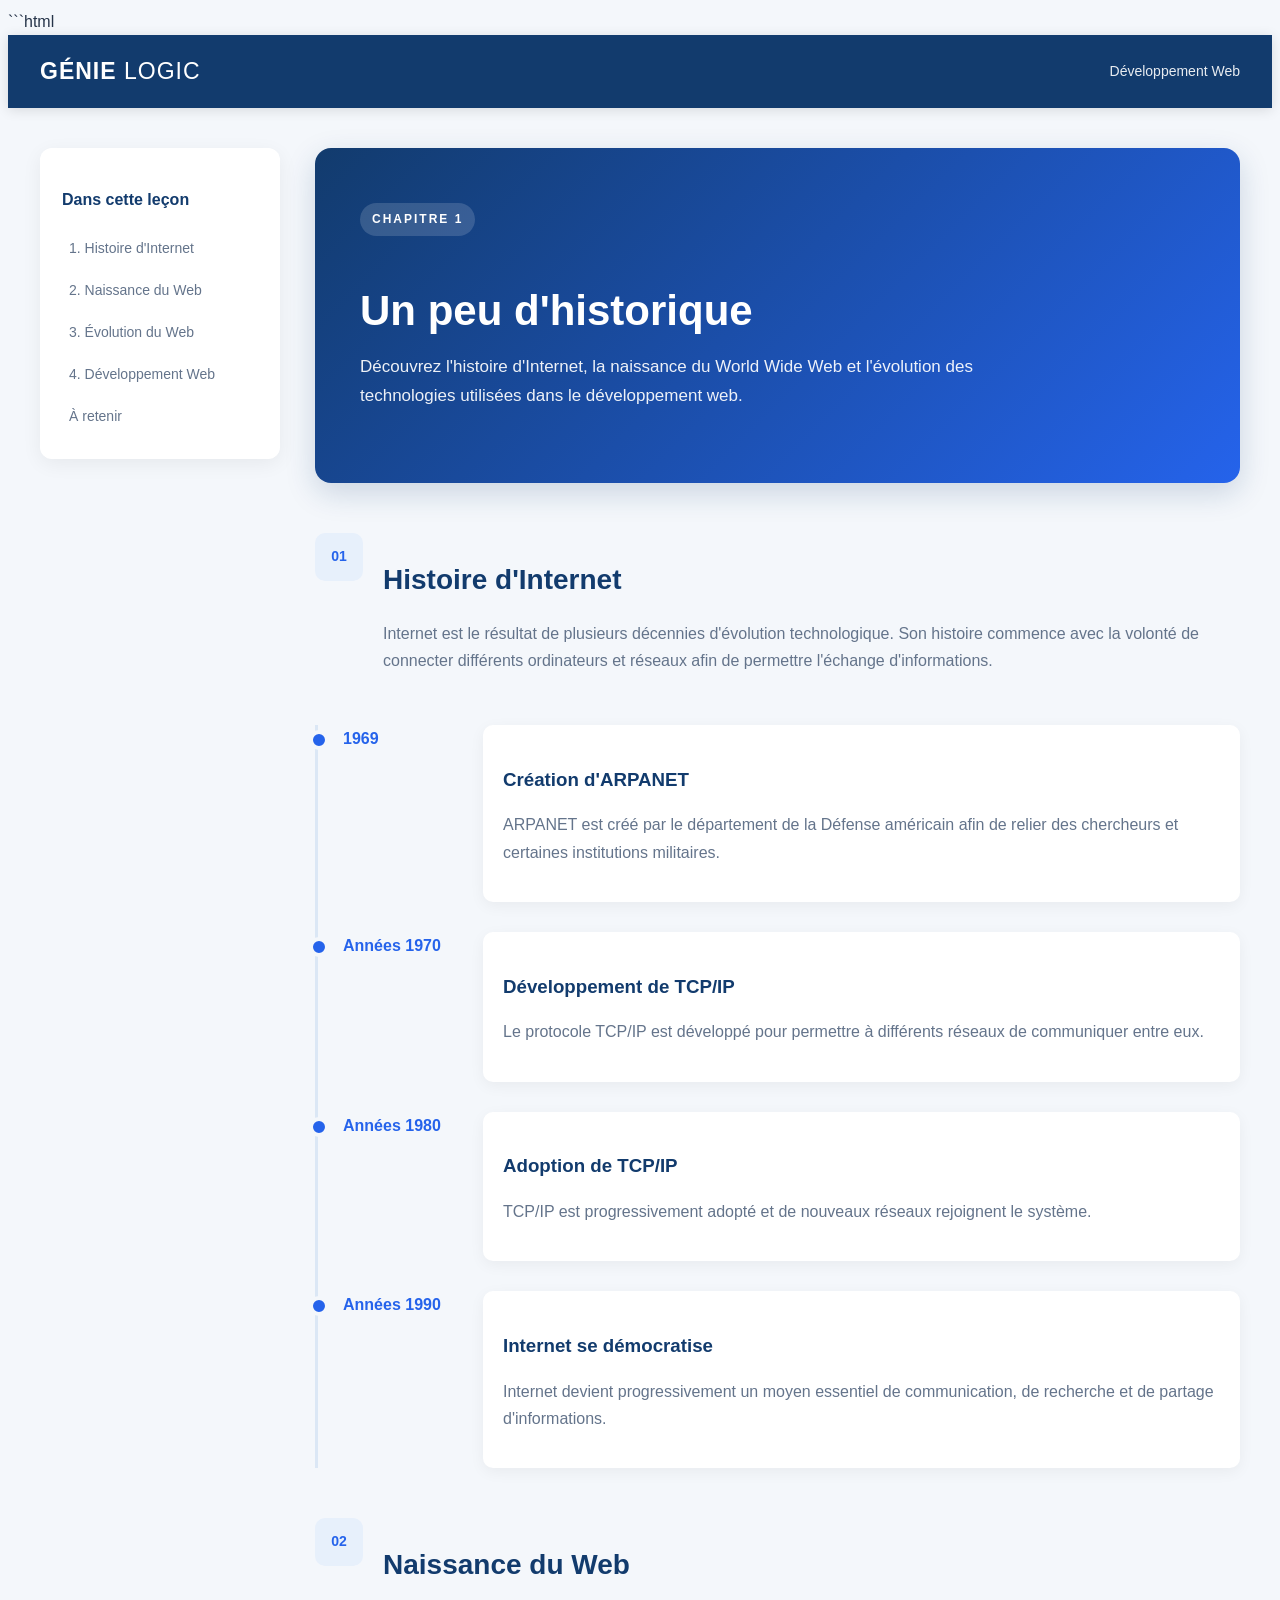
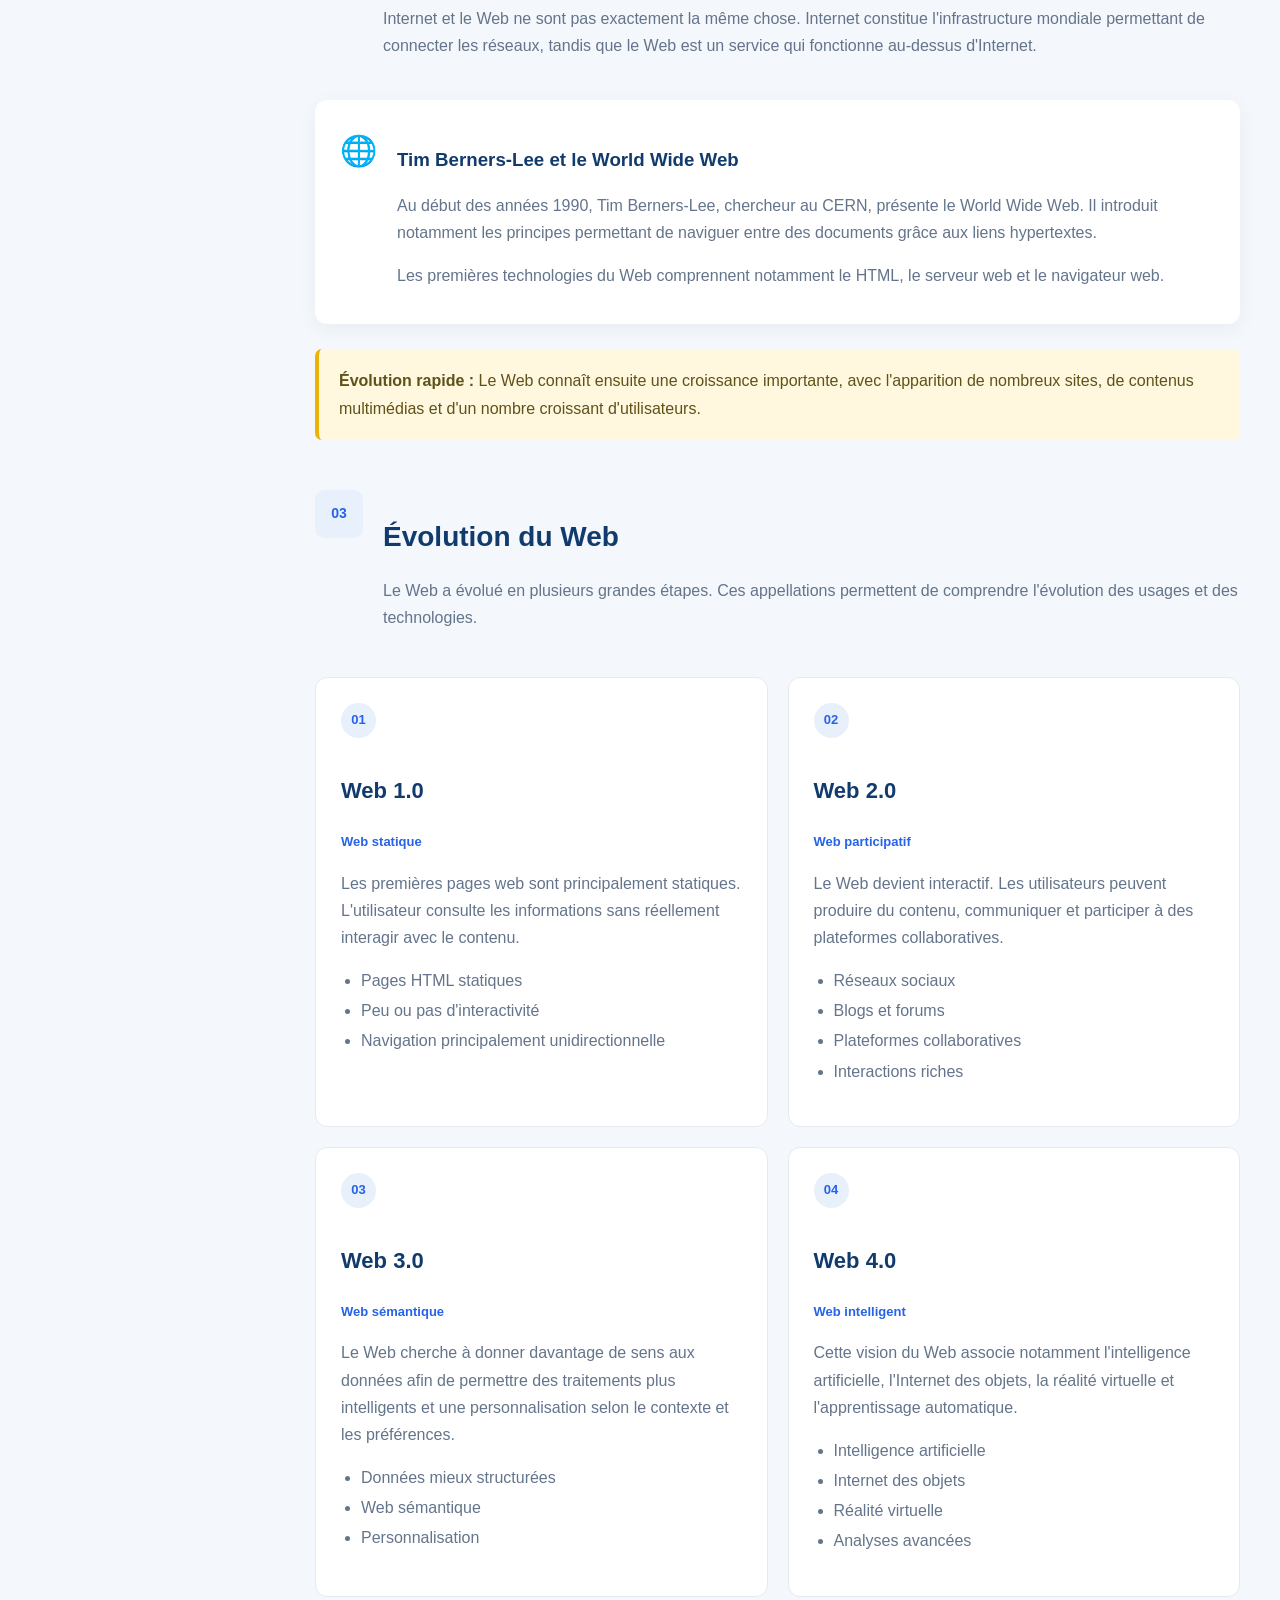
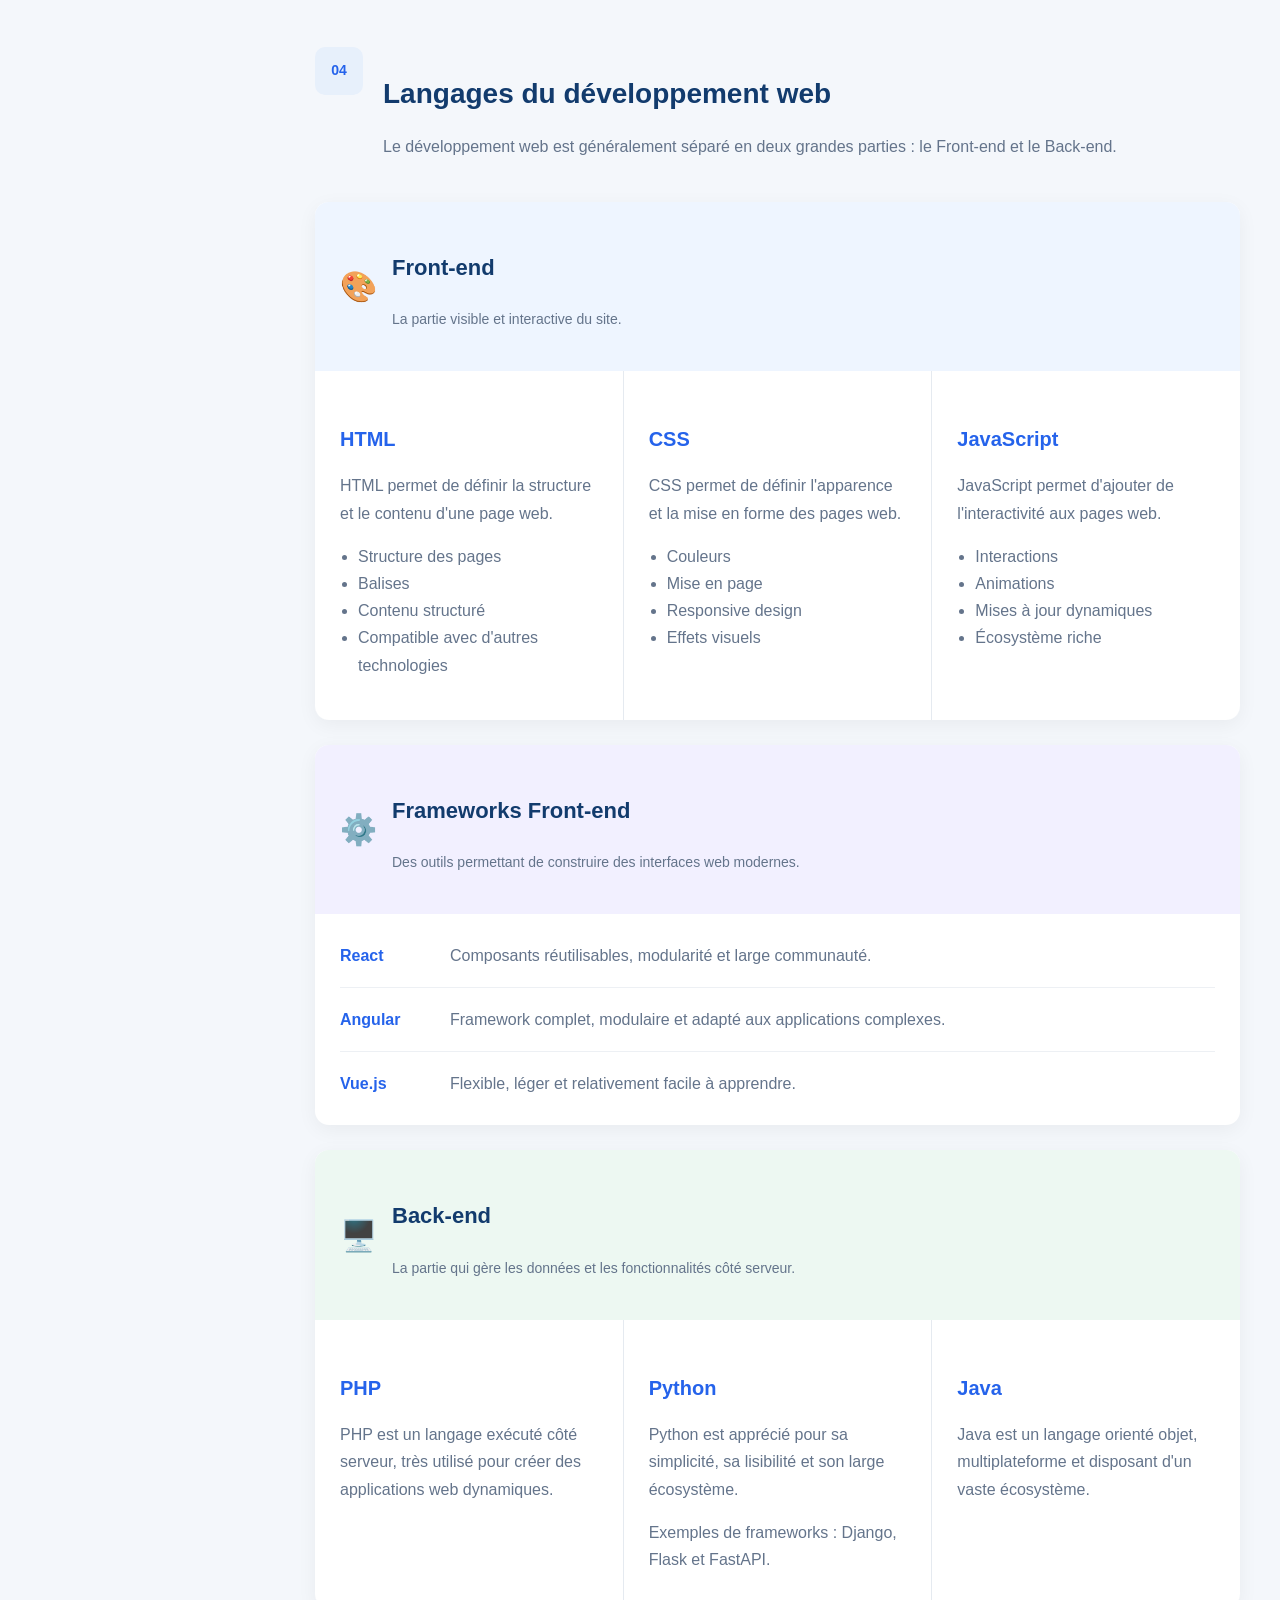
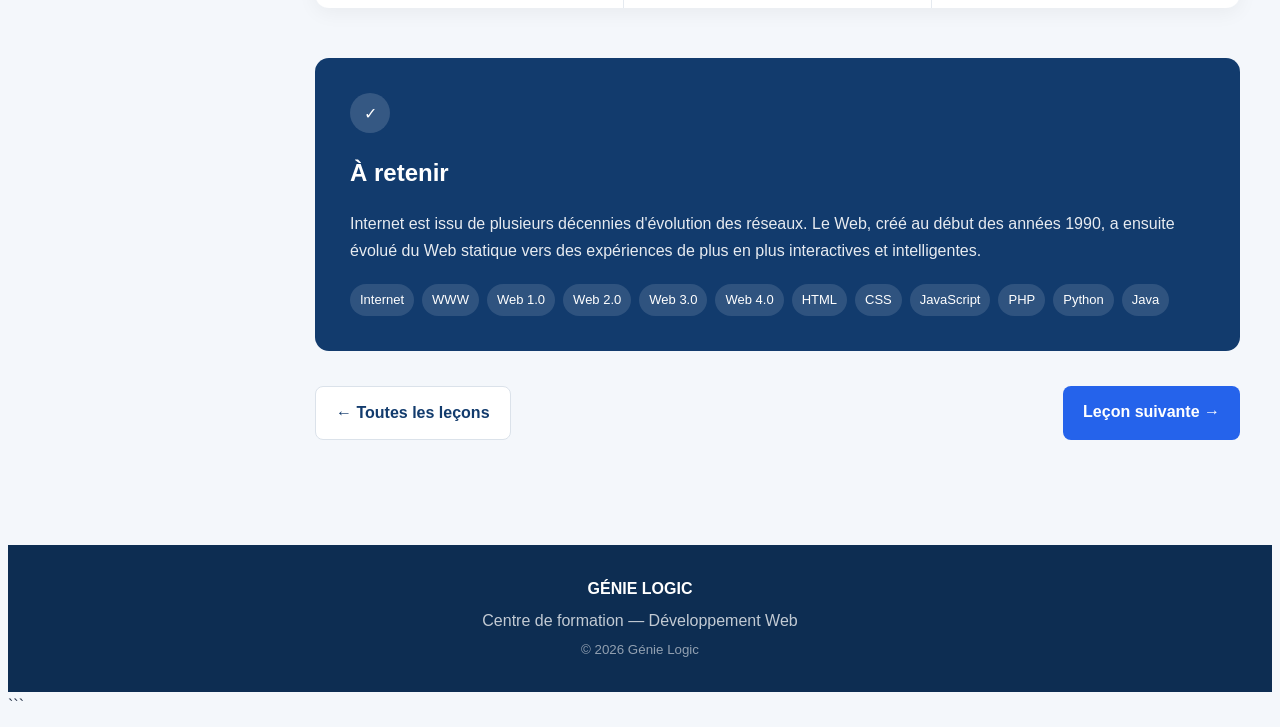
==== lecons/developpement/historique.html @ a74a6aba "14/10/26: relier tout les pages" ====
```html
<!DOCTYPE html>
<html lang="fr">

<head>
    <meta charset="UTF-8">

    <meta name="viewport"
          content="width=device-width, initial-scale=1.0">

    <title>Un peu d'historique | Génie Logic</title>

    <link rel="stylesheet"
          href="../../assets/css/lecon.css">
    <link rel="stylesheet" href="/quiz-local/assets/css/menu.css">
</head>

<body>
    <script src="/quiz-local/assets/js/menu.js" defer></script>

<!-- ================= HEADER ================= -->

<header class="header">

    <div class="header-container">

        <a href="../index.html" class="logo">
            GÉNIE <span>LOGIC</span>
        </a>

        <div class="course-label">
            Développement Web
        </div>

    </div>

</header>


<!-- ================= PAGE ================= -->

<div class="page-container">

    <!-- SIDEBAR -->

    <aside class="sidebar">

        <h3>Dans cette leçon</h3>

        <nav>
            <a href="#internet">1. Histoire d'Internet</a>
            <a href="#web">2. Naissance du Web</a>
            <a href="#evolution">3. Évolution du Web</a>
            <a href="#langages">4. Développement Web</a>
            <a href="#resume">À retenir</a>
        </nav>

    </aside>


    <!-- CONTENU -->

    <main class="content">

        <!-- INTRODUCTION -->

        <section class="hero">

            <span class="chapter">
                CHAPITRE 1
            </span>

            <h1>
                Un peu d'historique
            </h1>

            <p>
                Découvrez l'histoire d'Internet, la naissance
                du World Wide Web et l'évolution des technologies
                utilisées dans le développement web.
            </p>

        </section>


        <!-- 1. INTERNET -->

        <section id="internet" class="lesson-section">

            <div class="section-number">
                01
            </div>

            <div>

                <h2>
                    Histoire d'Internet
                </h2>

                <p>
                    Internet est le résultat de plusieurs décennies
                    d'évolution technologique. Son histoire commence
                    avec la volonté de connecter différents ordinateurs
                    et réseaux afin de permettre l'échange d'informations.
                </p>

            </div>

        </section>


        <!-- TIMELINE -->

        <div class="timeline">

            <div class="timeline-item">

                <div class="year">
                    1969
                </div>

                <div class="timeline-content">

                    <h3>Création d'ARPANET</h3>

                    <p>
                        ARPANET est créé par le département de la
                        Défense américain afin de relier des chercheurs
                        et certaines institutions militaires.
                    </p>

                </div>

            </div>


            <div class="timeline-item">

                <div class="year">
                    Années 1970
                </div>

                <div class="timeline-content">

                    <h3>Développement de TCP/IP</h3>

                    <p>
                        Le protocole TCP/IP est développé pour permettre
                        à différents réseaux de communiquer entre eux.
                    </p>

                </div>

            </div>


            <div class="timeline-item">

                <div class="year">
                    Années 1980
                </div>

                <div class="timeline-content">

                    <h3>Adoption de TCP/IP</h3>

                    <p>
                        TCP/IP est progressivement adopté et de nouveaux
                        réseaux rejoignent le système.
                    </p>

                </div>

            </div>


            <div class="timeline-item">

                <div class="year">
                    Années 1990
                </div>

                <div class="timeline-content">

                    <h3>Internet se démocratise</h3>

                    <p>
                        Internet devient progressivement un moyen
                        essentiel de communication, de recherche
                        et de partage d'informations.
                    </p>

                </div>

            </div>

        </div>


        <!-- 2. WEB -->

        <section id="web" class="lesson-section">

            <div class="section-number">
                02
            </div>

            <div>

                <h2>
                    Naissance du Web
                </h2>

                <p>
                    Internet et le Web ne sont pas exactement la même
                    chose. Internet constitue l'infrastructure mondiale
                    permettant de connecter les réseaux, tandis que le
                    Web est un service qui fonctionne au-dessus d'Internet.
                </p>

            </div>

        </section>


        <div class="info-card">

            <div class="info-icon">
                🌐
            </div>

            <div>

                <h3>Tim Berners-Lee et le World Wide Web</h3>

                <p>
                    Au début des années 1990, Tim Berners-Lee,
                    chercheur au CERN, présente le World Wide Web.
                    Il introduit notamment les principes permettant
                    de naviguer entre des documents grâce aux
                    liens hypertextes.
                </p>

                <p>
                    Les premières technologies du Web comprennent
                    notamment le HTML, le serveur web et le navigateur web.
                </p>

            </div>

        </div>


        <div class="highlight">

            <strong>Évolution rapide :</strong>

            Le Web connaît ensuite une croissance importante,
            avec l'apparition de nombreux sites, de contenus
            multimédias et d'un nombre croissant d'utilisateurs.

        </div>


        <!-- 3. EVOLUTION -->

        <section id="evolution" class="lesson-section">

            <div class="section-number">
                03
            </div>

            <div>

                <h2>
                    Évolution du Web
                </h2>

                <p>
                    Le Web a évolué en plusieurs grandes étapes.
                    Ces appellations permettent de comprendre
                    l'évolution des usages et des technologies.
                </p>

            </div>

        </section>


        <div class="web-generations">

            <!-- WEB 1 -->

            <article class="generation">

                <span class="generation-number">
                    01
                </span>

                <h3>
                    Web 1.0
                </h3>

                <span class="generation-type">
                    Web statique
                </span>

                <p>
                    Les premières pages web sont principalement
                    statiques. L'utilisateur consulte les informations
                    sans réellement interagir avec le contenu.
                </p>

                <ul>
                    <li>Pages HTML statiques</li>
                    <li>Peu ou pas d'interactivité</li>
                    <li>Navigation principalement unidirectionnelle</li>
                </ul>

            </article>


            <!-- WEB 2 -->

            <article class="generation">

                <span class="generation-number">
                    02
                </span>

                <h3>
                    Web 2.0
                </h3>

                <span class="generation-type">
                    Web participatif
                </span>

                <p>
                    Le Web devient interactif. Les utilisateurs
                    peuvent produire du contenu, communiquer et
                    participer à des plateformes collaboratives.
                </p>

                <ul>
                    <li>Réseaux sociaux</li>
                    <li>Blogs et forums</li>
                    <li>Plateformes collaboratives</li>
                    <li>Interactions riches</li>
                </ul>

            </article>


            <!-- WEB 3 -->

            <article class="generation">

                <span class="generation-number">
                    03
                </span>

                <h3>
                    Web 3.0
                </h3>

                <span class="generation-type">
                    Web sémantique
                </span>

                <p>
                    Le Web cherche à donner davantage de sens
                    aux données afin de permettre des traitements
                    plus intelligents et une personnalisation
                    selon le contexte et les préférences.
                </p>

                <ul>
                    <li>Données mieux structurées</li>
                    <li>Web sémantique</li>
                    <li>Personnalisation</li>
                </ul>

            </article>


            <!-- WEB 4 -->

            <article class="generation">

                <span class="generation-number">
                    04
                </span>

                <h3>
                    Web 4.0
                </h3>

                <span class="generation-type">
                    Web intelligent
                </span>

                <p>
                    Cette vision du Web associe notamment
                    l'intelligence artificielle, l'Internet des
                    objets, la réalité virtuelle et l'apprentissage
                    automatique.
                </p>

                <ul>
                    <li>Intelligence artificielle</li>
                    <li>Internet des objets</li>
                    <li>Réalité virtuelle</li>
                    <li>Analyses avancées</li>
                </ul>

            </article>

        </div>


        <!-- 4. LANGAGES -->

        <section id="langages" class="lesson-section">

            <div class="section-number">
                04
            </div>

            <div>

                <h2>
                    Langages du développement web
                </h2>

                <p>
                    Le développement web est généralement séparé
                    en deux grandes parties : le Front-end et le
                    Back-end.
                </p>

            </div>

        </section>


        <!-- FRONT END -->

        <div class="technology-block">

            <div class="technology-header front">

                <span class="tech-icon">
                    🎨
                </span>

                <div>

                    <h3>
                        Front-end
                    </h3>

                    <p>
                        La partie visible et interactive du site.
                    </p>

                </div>

            </div>


            <div class="technology-grid">

                <article class="technology">

                    <h4>HTML</h4>

                    <p>
                        HTML permet de définir la structure
                        et le contenu d'une page web.
                    </p>

                    <ul>
                        <li>Structure des pages</li>
                        <li>Balises</li>
                        <li>Contenu structuré</li>
                        <li>Compatible avec d'autres technologies</li>
                    </ul>

                </article>


                <article class="technology">

                    <h4>CSS</h4>

                    <p>
                        CSS permet de définir l'apparence
                        et la mise en forme des pages web.
                    </p>

                    <ul>
                        <li>Couleurs</li>
                        <li>Mise en page</li>
                        <li>Responsive design</li>
                        <li>Effets visuels</li>
                    </ul>

                </article>


                <article class="technology">

                    <h4>JavaScript</h4>

                    <p>
                        JavaScript permet d'ajouter de
                        l'interactivité aux pages web.
                    </p>

                    <ul>
                        <li>Interactions</li>
                        <li>Animations</li>
                        <li>Mises à jour dynamiques</li>
                        <li>Écosystème riche</li>
                    </ul>

                </article>

            </div>

        </div>


        <!-- FRAMEWORKS -->

        <div class="technology-block">

            <div class="technology-header framework">

                <span class="tech-icon">
                    ⚙️
                </span>

                <div>

                    <h3>
                        Frameworks Front-end
                    </h3>

                    <p>
                        Des outils permettant de construire
                        des interfaces web modernes.
                    </p>

                </div>

            </div>


            <div class="framework-list">

                <div>
                    <strong>React</strong>
                    <span>
                        Composants réutilisables, modularité
                        et large communauté.
                    </span>
                </div>

                <div>
                    <strong>Angular</strong>
                    <span>
                        Framework complet, modulaire et adapté
                        aux applications complexes.
                    </span>
                </div>

                <div>
                    <strong>Vue.js</strong>
                    <span>
                        Flexible, léger et relativement facile
                        à apprendre.
                    </span>
                </div>

            </div>

        </div>


        <!-- BACK END -->

        <div class="technology-block">

            <div class="technology-header backend">

                <span class="tech-icon">
                    🖥️
                </span>

                <div>

                    <h3>
                        Back-end
                    </h3>

                    <p>
                        La partie qui gère les données et
                        les fonctionnalités côté serveur.
                    </p>

                </div>

            </div>


            <div class="technology-grid">

                <article class="technology">

                    <h4>PHP</h4>

                    <p>
                        PHP est un langage exécuté côté serveur,
                        très utilisé pour créer des applications
                        web dynamiques.
                    </p>

                </article>


                <article class="technology">

                    <h4>Python</h4>

                    <p>
                        Python est apprécié pour sa simplicité,
                        sa lisibilité et son large écosystème.
                    </p>

                    <p>
                        Exemples de frameworks :
                        Django, Flask et FastAPI.
                    </p>

                </article>


                <article class="technology">

                    <h4>Java</h4>

                    <p>
                        Java est un langage orienté objet,
                        multiplateforme et disposant d'un vaste
                        écosystème.
                    </p>

                </article>

            </div>

        </div>


        <!-- RESUME -->

        <section id="resume" class="summary">

            <div class="summary-icon">
                ✓
            </div>

            <h2>
                À retenir
            </h2>

            <p>
                Internet est issu de plusieurs décennies
                d'évolution des réseaux. Le Web, créé au début
                des années 1990, a ensuite évolué du Web statique
                vers des expériences de plus en plus interactives
                et intelligentes.
            </p>

            <div class="key-points">

                <span>Internet</span>
                <span>WWW</span>
                <span>Web 1.0</span>
                <span>Web 2.0</span>
                <span>Web 3.0</span>
                <span>Web 4.0</span>
                <span>HTML</span>
                <span>CSS</span>
                <span>JavaScript</span>
                <span>PHP</span>
                <span>Python</span>
                <span>Java</span>

            </div>

        </section>


        <!-- NAVIGATION -->

        <div class="lesson-navigation">

            <a href="../index.html" class="nav-button secondary">
                ← Toutes les leçons
            </a>

            <a href="#" class="nav-button primary">
                Leçon suivante →
            </a>

        </div>

    </main>

</div>


<!-- FOOTER -->

<footer class="footer">

    <strong>GÉNIE LOGIC</strong>

    <p>
        Centre de formation — Développement Web
    </p>

    <small>
        © 2026 Génie Logic
    </small>

</footer>

</body>
</html>
```
---- assets/css/lecon.css ----
```css
/* =========================================
   GÉNIE LOGIC — LEÇONS
   ========================================= */

* {
    margin: 0;
    padding: 0;
    box-sizing: border-box;
}

html {
    scroll-behavior: smooth;
}

body {
    font-family: Arial, Helvetica, sans-serif;
    background: #f4f7fb;
    color: #263449;
    line-height: 1.7;
}


/* =========================================
   HEADER
   ========================================= */

.header {
    background: #123b6d;
    color: white;
    position: sticky;
    top: 0;
    z-index: 100;
    box-shadow: 0 2px 12px rgba(0, 0, 0, 0.12);
}

.header-container {
    max-width: 1200px;
    margin: auto;
    padding: 17px 25px;

    display: flex;
    justify-content: space-between;
    align-items: center;
}

.logo {
    color: white;
    text-decoration: none;
    font-size: 23px;
    font-weight: bold;
    letter-spacing: 1px;
}

.logo span {
    font-weight: normal;
}

.course-label {
    font-size: 14px;
    opacity: 0.9;
}


/* =========================================
   LAYOUT
   ========================================= */

.page-container {
    max-width: 1200px;
    margin: auto;

    display: grid;
    grid-template-columns: 240px 1fr;
    gap: 35px;

    padding: 40px 25px;
}


/* =========================================
   SIDEBAR
   ========================================= */

.sidebar {
    position: sticky;
    top: 90px;
    height: fit-content;

    background: white;
    border-radius: 12px;
    padding: 22px;

    box-shadow: 0 5px 20px rgba(0, 0, 0, 0.06);
}

.sidebar h3 {
    color: #123b6d;
    font-size: 16px;
    margin-bottom: 15px;
}

.sidebar nav {
    display: flex;
    flex-direction: column;
}

.sidebar a {
    color: #64748b;
    text-decoration: none;
    padding: 9px 5px;

    font-size: 14px;

    border-left: 2px solid transparent;

    transition: 0.2s;
}

.sidebar a:hover {
    color: #2563eb;
    border-left-color: #2563eb;
    padding-left: 10px;
}


/* =========================================
   CONTENU
   ========================================= */

.content {
    min-width: 0;
}


/* =========================================
   HERO
   ========================================= */

.hero {
    background: linear-gradient(
        135deg,
        #123b6d,
        #2563eb
    );

    color: white;

    padding: 55px 45px;

    border-radius: 16px;

    margin-bottom: 45px;

    box-shadow: 0 10px 30px rgba(18, 59, 109, 0.18);
}

.chapter {
    display: inline-block;

    font-size: 12px;
    font-weight: bold;
    letter-spacing: 2px;

    background: rgba(255, 255, 255, 0.15);

    padding: 6px 12px;

    border-radius: 20px;

    margin-bottom: 15px;
}

.hero h1 {
    font-size: 42px;
    line-height: 1.2;
    margin-bottom: 15px;
}

.hero p {
    max-width: 700px;
    font-size: 17px;
    opacity: 0.92;
}


/* =========================================
   SECTIONS
   ========================================= */

.lesson-section {
    display: flex;
    gap: 20px;

    margin: 50px 0 25px;
}

.section-number {
    flex-shrink: 0;

    width: 48px;
    height: 48px;

    display: flex;
    justify-content: center;
    align-items: center;

    background: #e7f0fb;
    color: #2563eb;

    border-radius: 10px;

    font-weight: bold;
    font-size: 14px;
}

.lesson-section h2 {
    color: #123b6d;
    font-size: 28px;
    margin-bottom: 8px;
}

.lesson-section p {
    color: #64748b;
}


/* =========================================
   TIMELINE
   ========================================= */

.timeline {
    margin: 35px 0 45px;
    padding-left: 25px;

    border-left: 3px solid #dbe7f5;
}

.timeline-item {
    position: relative;

    display: grid;
    grid-template-columns: 120px 1fr;
    gap: 20px;

    margin-bottom: 30px;
}

.timeline-item::before {
    content: "";

    position: absolute;

    left: -34px;
    top: 5px;

    width: 12px;
    height: 12px;

    background: #2563eb;

    border-radius: 50%;

    border: 4px solid #f4f7fb;
}

.year {
    color: #2563eb;
    font-weight: bold;
}

.timeline-content {
    background: white;

    padding: 20px;

    border-radius: 10px;

    box-shadow: 0 4px 15px rgba(0, 0, 0, 0.05);
}

.timeline-content h3 {
    color: #123b6d;
    margin-bottom: 5px;
}

.timeline-content p {
    color: #64748b;
}


/* =========================================
   INFO CARD
   ========================================= */

.info-card {
    display: flex;
    gap: 20px;

    background: white;

    padding: 25px;

    border-radius: 12px;

    box-shadow: 0 5px 20px rgba(0, 0, 0, 0.05);

    margin: 25px 0;
}

.info-icon {
    font-size: 30px;
    flex-shrink: 0;
}

.info-card h3 {
    color: #123b6d;
    margin-bottom: 8px;
}

.info-card p {
    color: #64748b;
    margin-bottom: 10px;
}

.highlight {
    background: #fff8df;

    border-left: 4px solid #eab308;

    padding: 18px 20px;

    border-radius: 7px;

    margin: 25px 0;

    color: #5f5118;
}


/* =========================================
   WEB 1.0 → WEB 4.0
   ========================================= */

.web-generations {
    display: grid;

    grid-template-columns: repeat(2, 1fr);

    gap: 20px;

    margin: 30px 0 45px;
}

.generation {
    background: white;

    padding: 25px;

    border-radius: 12px;

    border: 1px solid #e5eaf0;

    transition: 0.2s;
}

.generation:hover {
    transform: translateY(-3px);

    box-shadow: 0 8px 25px rgba(0, 0, 0, 0.08);
}

.generation-number {
    display: inline-flex;

    width: 35px;
    height: 35px;

    justify-content: center;
    align-items: center;

    background: #e7f0fb;
    color: #2563eb;

    border-radius: 50%;

    font-size: 13px;
    font-weight: bold;

    margin-bottom: 12px;
}

.generation h3 {
    color: #123b6d;
    font-size: 22px;
}

.generation-type {
    display: block;

    color: #2563eb;

    font-size: 13px;
    font-weight: bold;

    margin: 3px 0 12px;
}

.generation p {
    color: #64748b;
    margin-bottom: 12px;
}

.generation ul {
    padding-left: 20px;
    color: #64748b;
}

.generation li {
    margin: 3px 0;
}


/* =========================================
   TECHNOLOGIES
   ========================================= */

.technology-block {
    background: white;

    border-radius: 14px;

    margin: 25px 0;

    overflow: hidden;

    box-shadow: 0 5px 20px rgba(0, 0, 0, 0.05);
}

.technology-header {
    display: flex;
    align-items: center;

    gap: 15px;

    padding: 25px;
}

.technology-header.front {
    background: #eef5ff;
}

.technology-header.framework {
    background: #f2f0ff;
}

.technology-header.backend {
    background: #edf8f2;
}

.tech-icon {
    font-size: 30px;
}

.technology-header h3 {
    color: #123b6d;
    font-size: 22px;
}

.technology-header p {
    color: #64748b;
    font-size: 14px;
}

.technology-grid {
    display: grid;

    grid-template-columns: repeat(3, 1fr);

    gap: 1px;

    background: #e5eaf0;
}

.technology {
    background: white;

    padding: 25px;
}

.technology h4 {
    color: #2563eb;
    font-size: 20px;

    margin-bottom: 8px;
}

.technology p {
    color: #64748b;

    margin-bottom: 10px;
}

.technology ul {
    padding-left: 18px;
    color: #64748b;
}


/* =========================================
   FRAMEWORKS
   ========================================= */

.framework-list {
    padding: 10px 25px;
}

.framework-list div {
    padding: 18px 0;

    border-bottom: 1px solid #edf0f4;

    display: flex;
    gap: 20px;
}

.framework-list div:last-child {
    border-bottom: none;
}

.framework-list strong {
    color: #2563eb;
    min-width: 90px;
}

.framework-list span {
    color: #64748b;
}


/* =========================================
   RÉSUMÉ
   ========================================= */

.summary {
    background: #123b6d;

    color: white;

    padding: 35px;

    border-radius: 14px;

    margin-top: 50px;
}

.summary-icon {
    width: 40px;
    height: 40px;

    display: flex;
    justify-content: center;
    align-items: center;

    background: rgba(255, 255, 255, 0.15);

    border-radius: 50%;

    margin-bottom: 15px;
}

.summary h2 {
    margin-bottom: 10px;
}

.summary p {
    opacity: 0.9;
}

.key-points {
    display: flex;
    flex-wrap: wrap;

    gap: 8px;

    margin-top: 20px;
}

.key-points span {
    background: rgba(255, 255, 255, 0.12);

    padding: 5px 10px;

    border-radius: 20px;

    font-size: 13px;
}


/* =========================================
   NAVIGATION
   ========================================= */

.lesson-navigation {
    display: flex;

    justify-content: space-between;

    gap: 15px;

    margin: 35px 0;
}

.nav-button {
    text-decoration: none;

    padding: 12px 20px;

    border-radius: 8px;

    font-weight: bold;

    transition: 0.2s;
}

.nav-button.primary {
    background: #2563eb;
    color: white;
}

.nav-button.secondary {
    background: white;
    color: #123b6d;

    border: 1px solid #dbe2ea;
}

.nav-button:hover {
    transform: translateY(-1px);
}


/* =========================================
   FOOTER
   ========================================= */

.footer {
    text-align: center;

    background: #0d2d52;

    color: white;

    padding: 30px 20px;

    margin-top: 30px;
}

.footer p {
    opacity: 0.75;
    margin: 5px 0;
}

.footer small {
    opacity: 0.55;
}


/* =========================================
   RESPONSIVE
   ========================================= */

@media (max-width: 900px) {

    .page-container {
        grid-template-columns: 1fr;
    }

    .sidebar {
        position: static;
    }

    .sidebar nav {
        display: grid;
        grid-template-columns: repeat(2, 1fr);
        gap: 5px;
    }

    .technology-grid {
        grid-template-columns: 1fr;
    }
}


@media (max-width: 650px) {

    .header-container {
        padding: 15px;
    }

    .course-label {
        display: none;
    }

    .page-container {
        padding: 20px 15px;
    }

    .hero {
        padding: 35px 25px;
    }

    .hero h1 {
        font-size: 30px;
    }

    .sidebar nav {
        grid-template-columns: 1fr;
    }

    .timeline-item {
        grid-template-columns: 1fr;
        gap: 5px;
    }

    .web-generations {
        grid-template-columns: 1fr;
    }

    .lesson-section {
        gap: 12px;
    }

    .lesson-section h2 {
        font-size: 23px;
    }

    .info-card {
        flex-direction: column;
    }

    .framework-list div {
        flex-direction: column;
        gap: 5px;
    }

    .lesson-navigation {
        flex-direction: column;
    }

    .nav-button {
        text-align: center;
    }

}
```
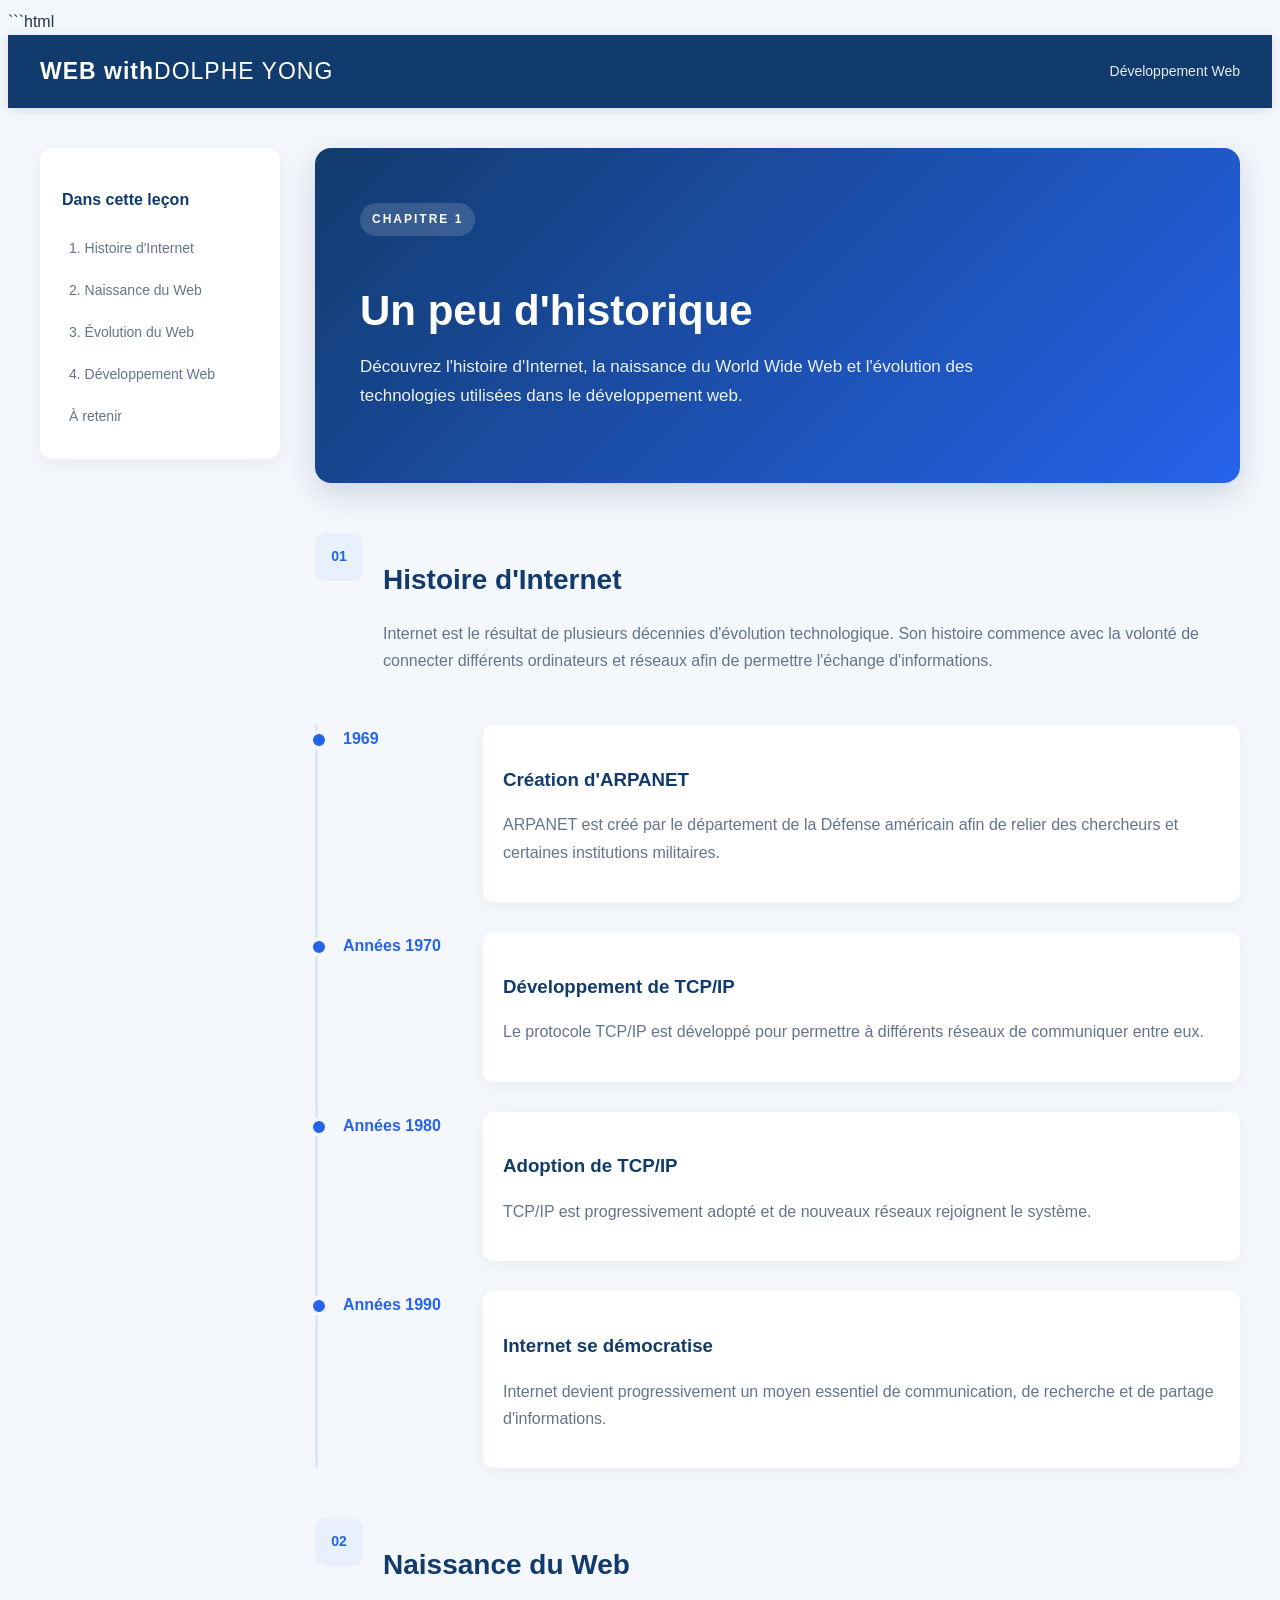
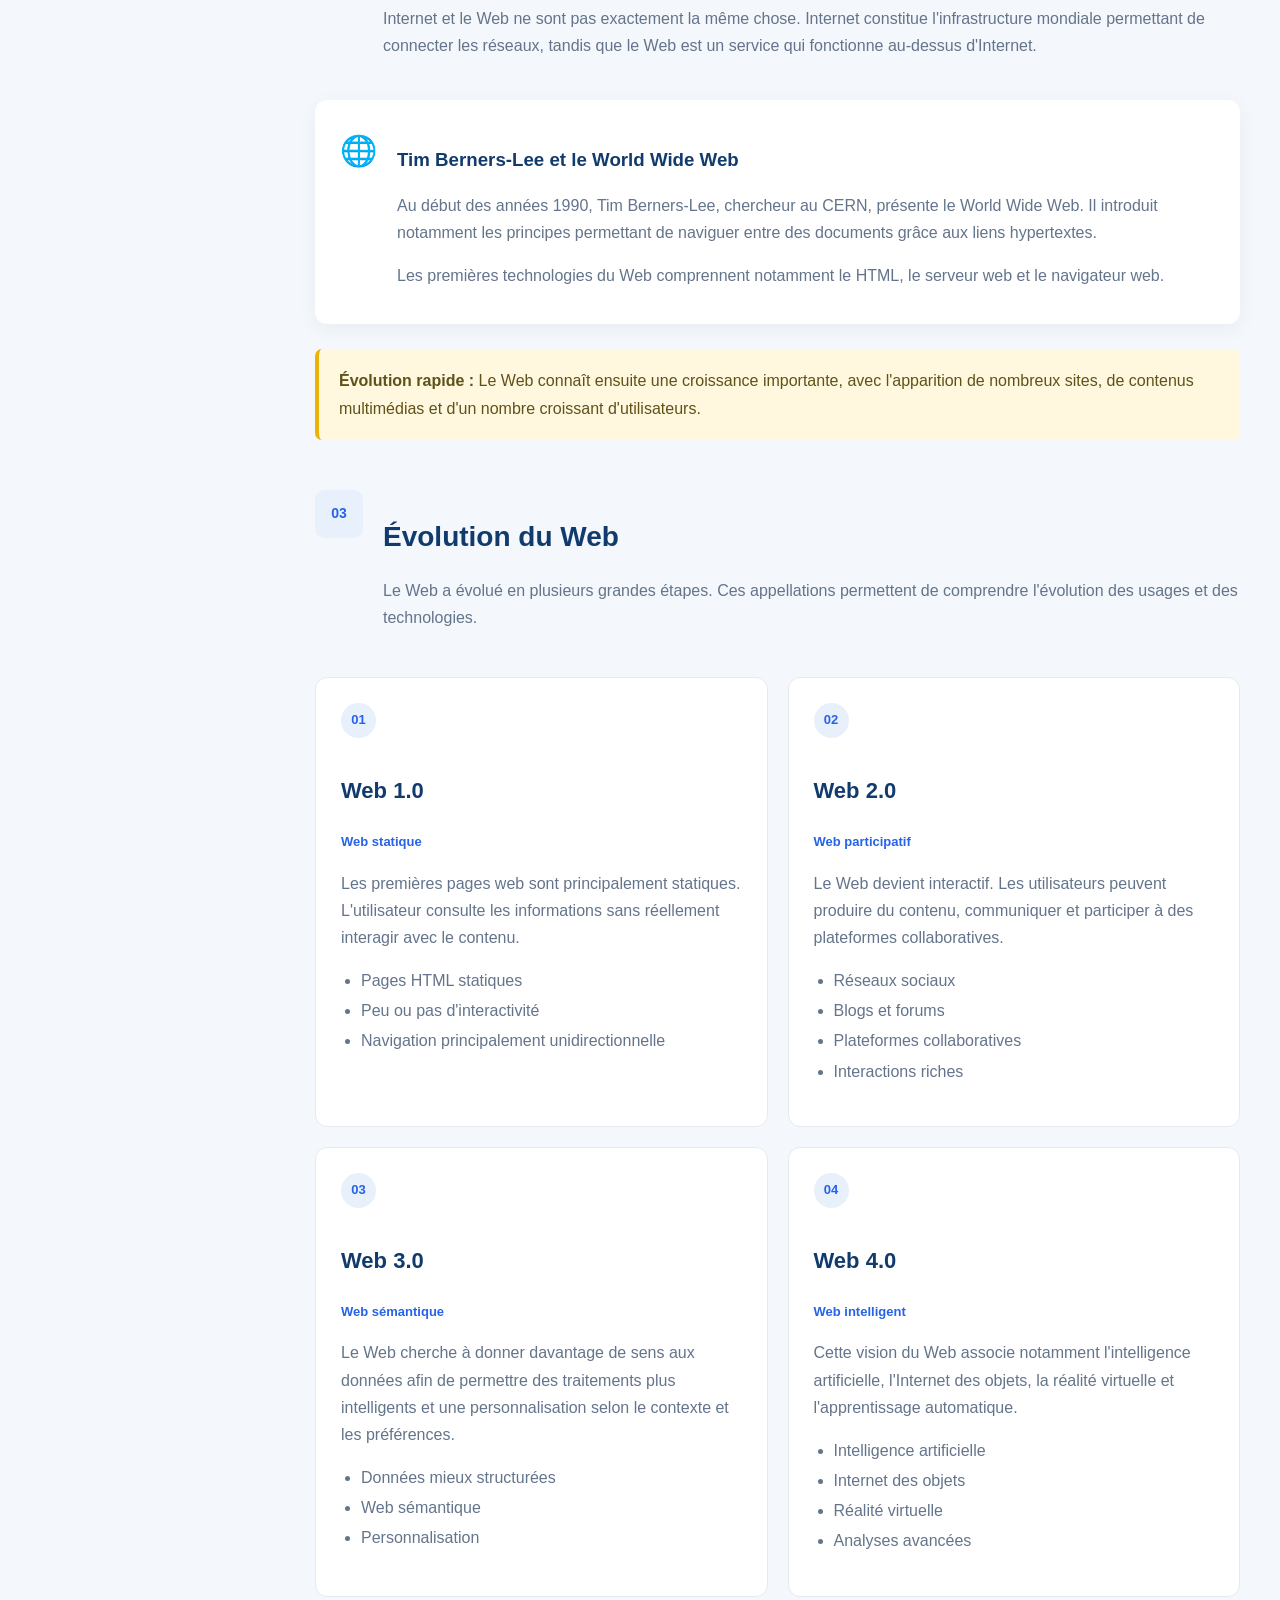
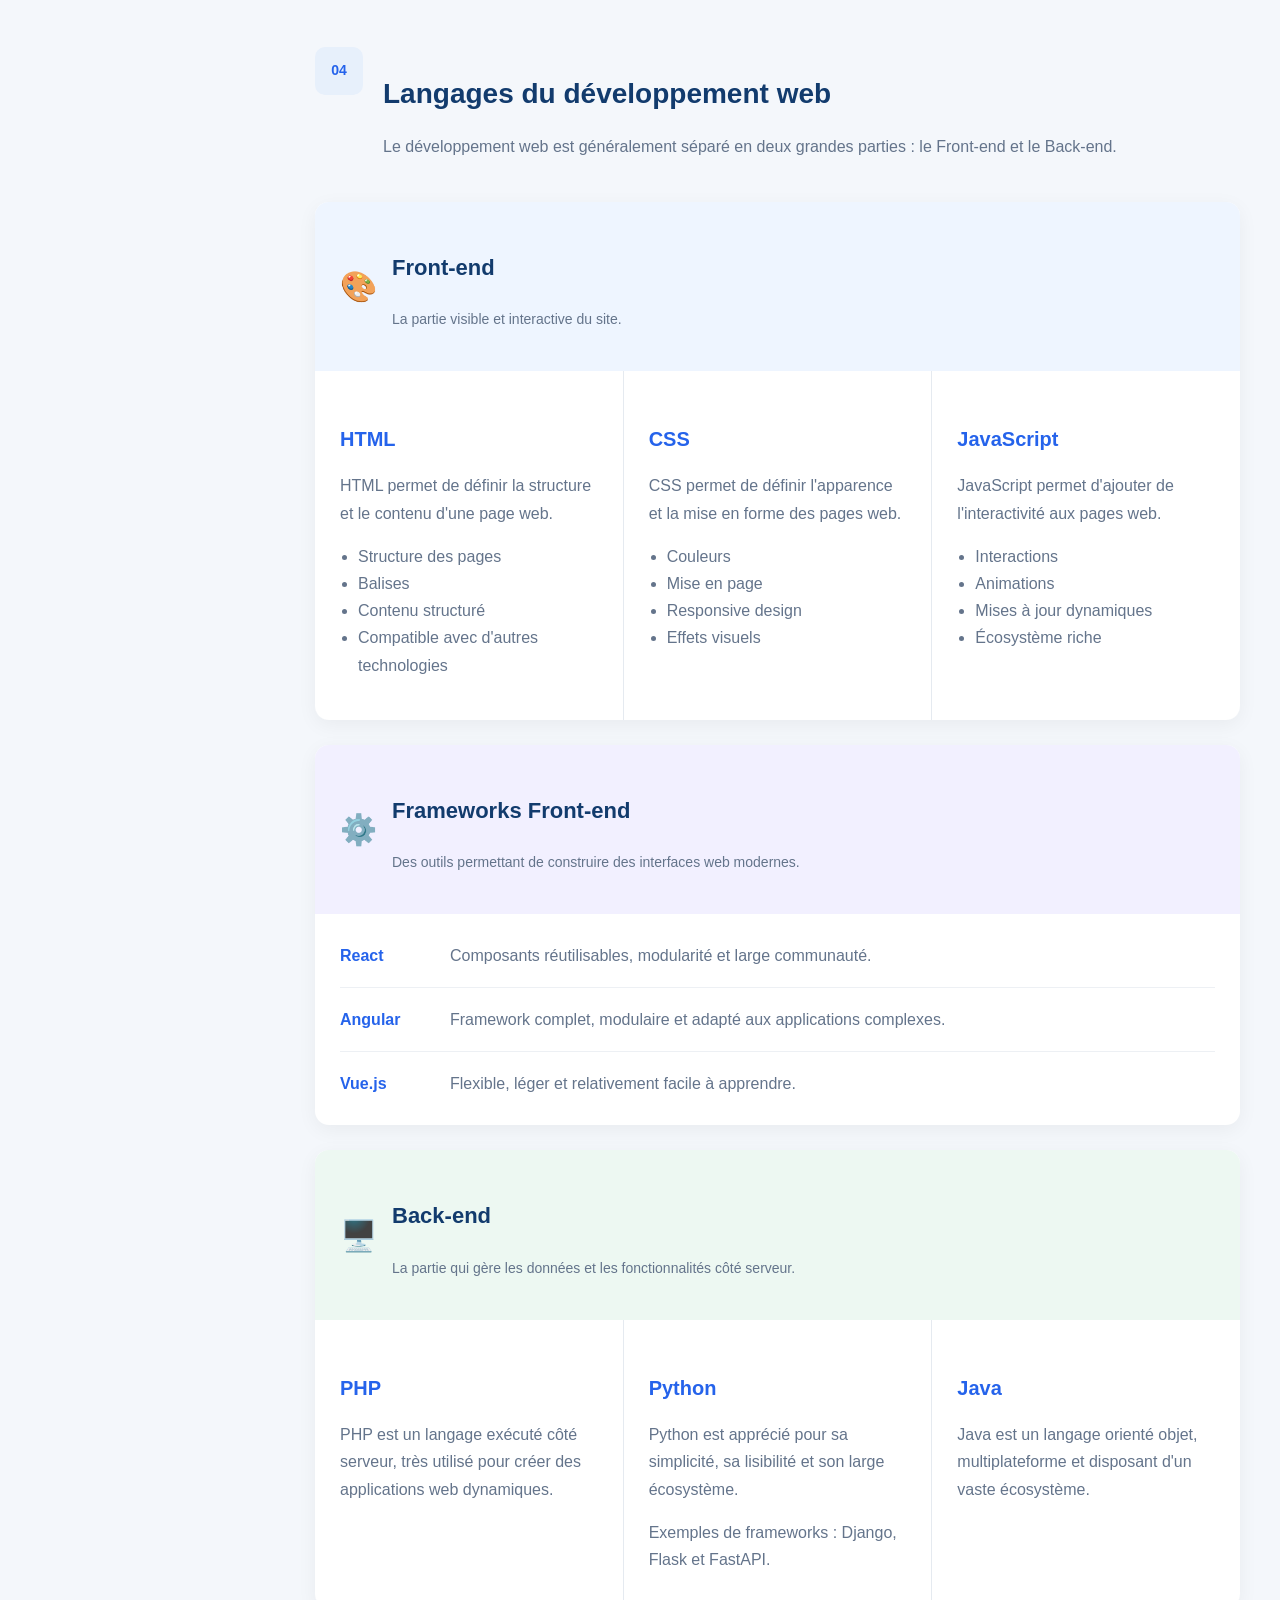
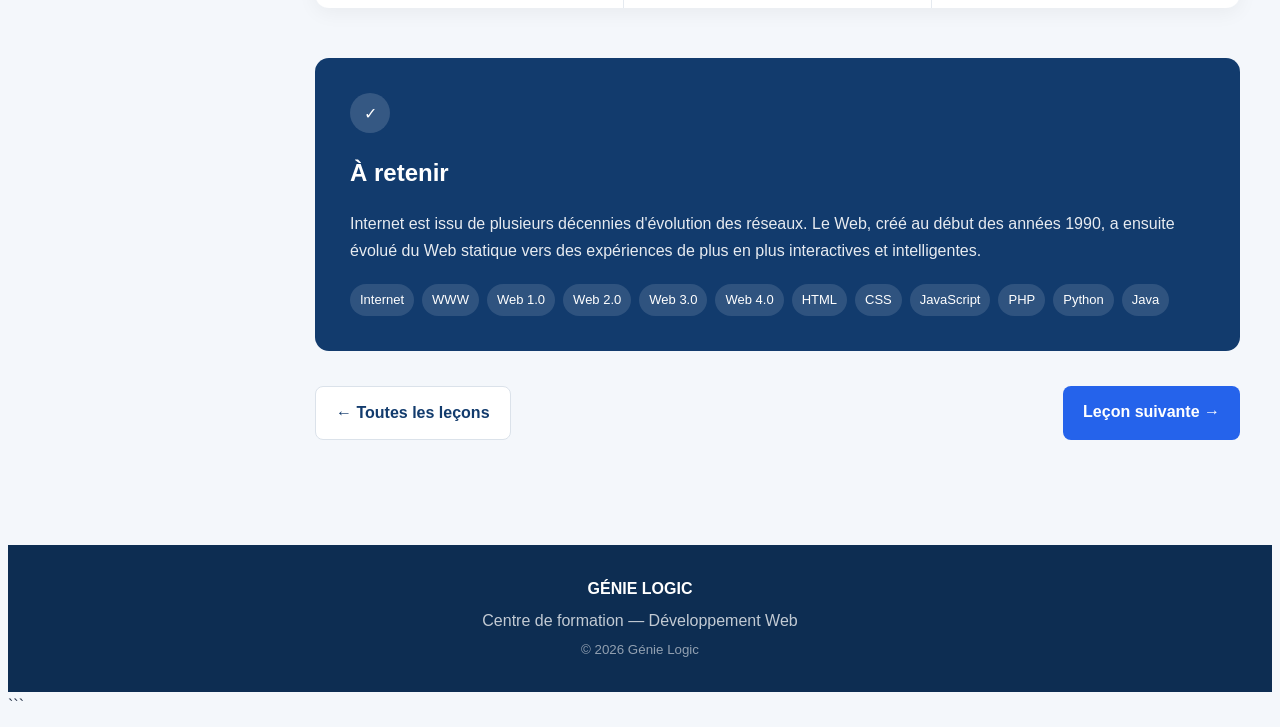
==== commit 6e783178: "Change de menu et inseré leçon css,js" ====
--- a/lecons/developpement/historique.html
+++ b/lecons/developpement/historique.html
@@ -25,7 +25,7 @@
     <div class="header-container">
 
         <a href="../index.html" class="logo">
-            GÉNIE <span>LOGIC</span>
+            WEB with<span>DOLPHE YONG</span>
         </a>
 
         <div class="course-label">
@@ -712,7 +712,7 @@
                 ← Toutes les leçons
             </a>
 
-            <a href="#" class="nav-button primary">
+            <a href="lecon-javascript.html" class="nav-button primary">
                 Leçon suivante →
             </a>
 
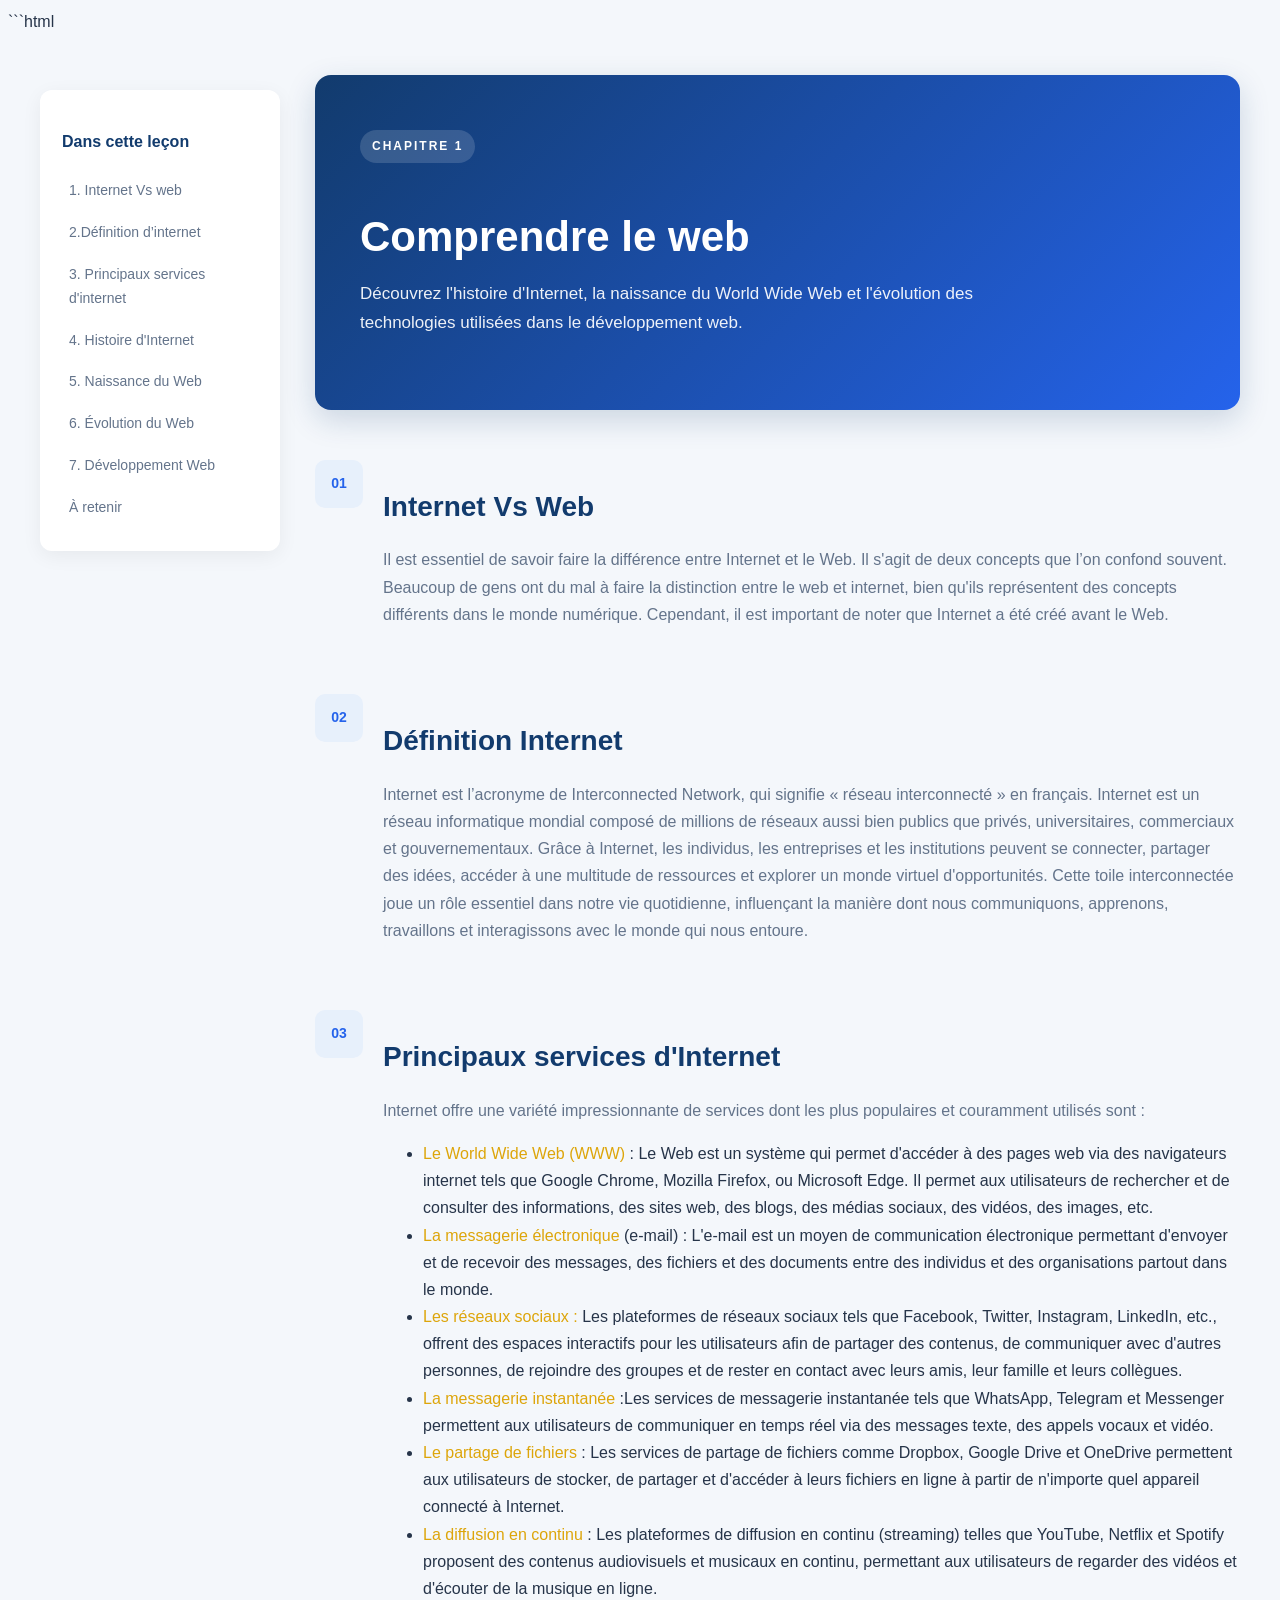
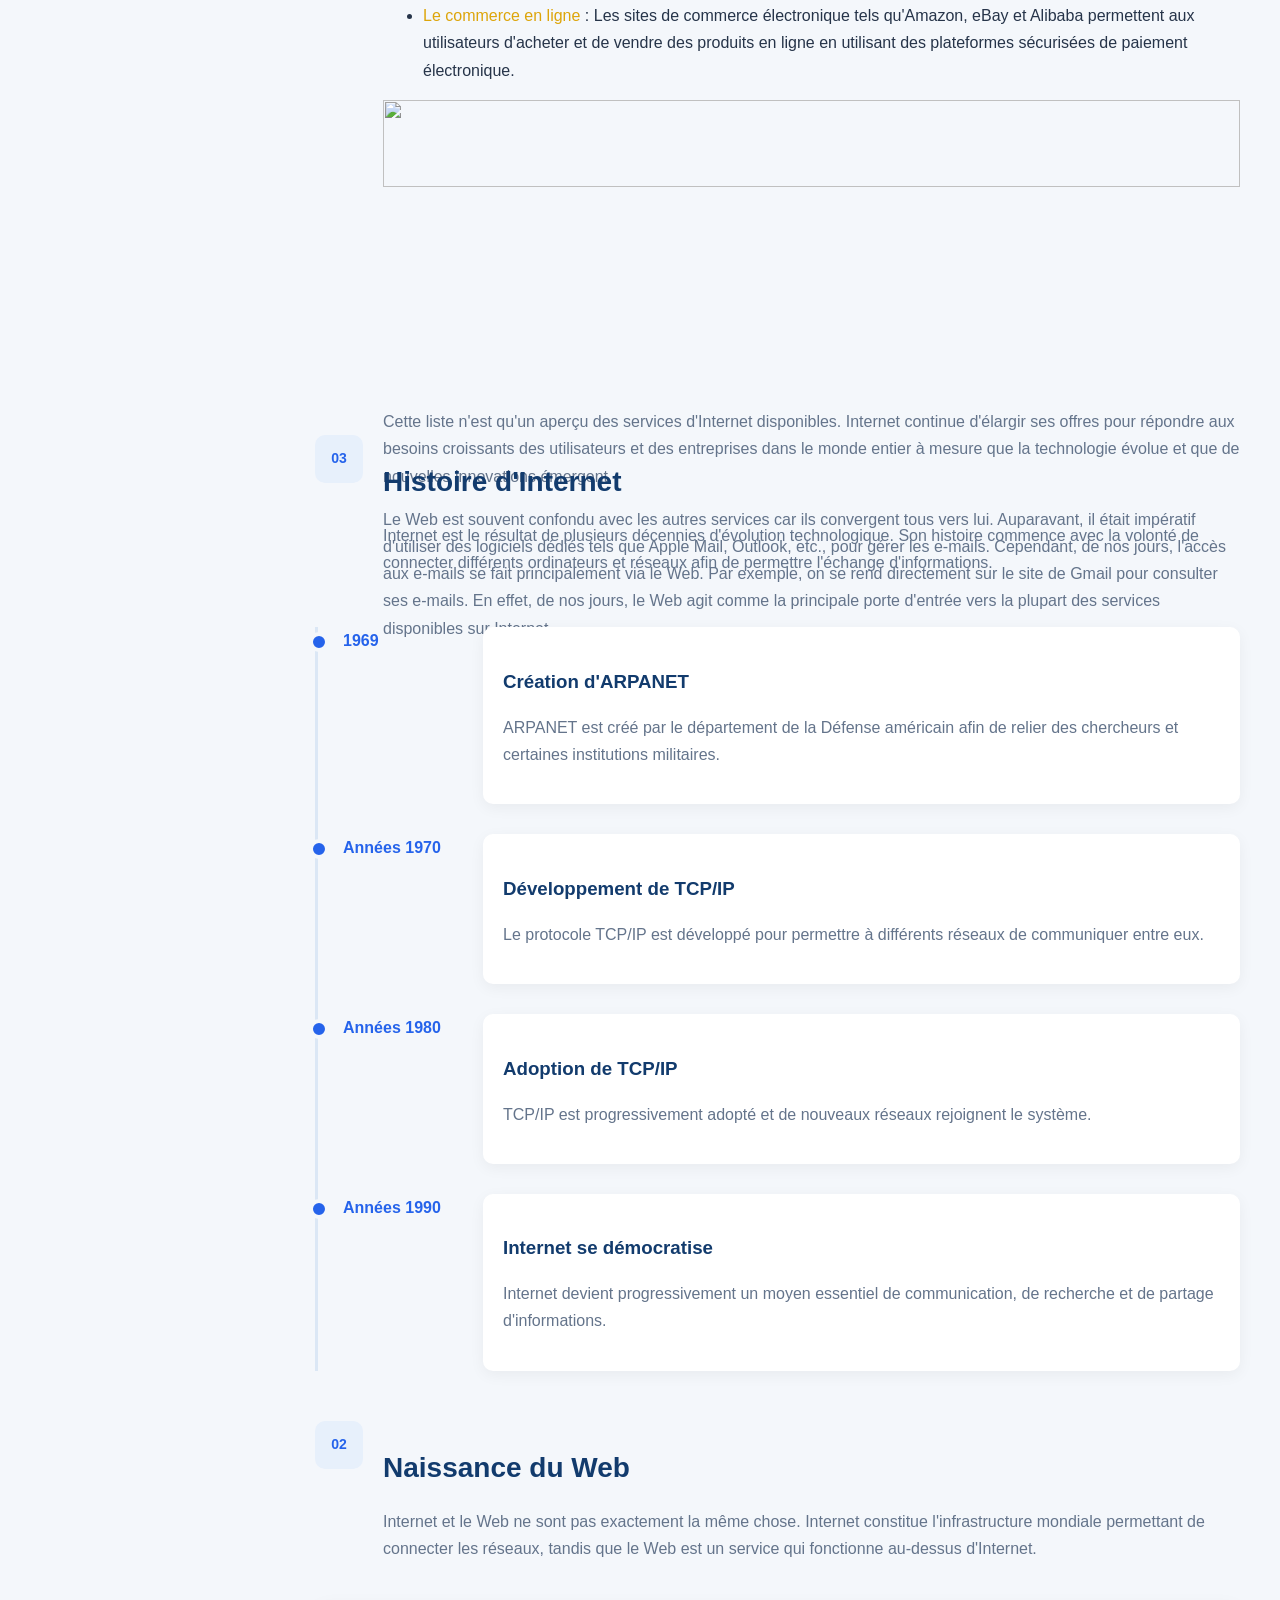
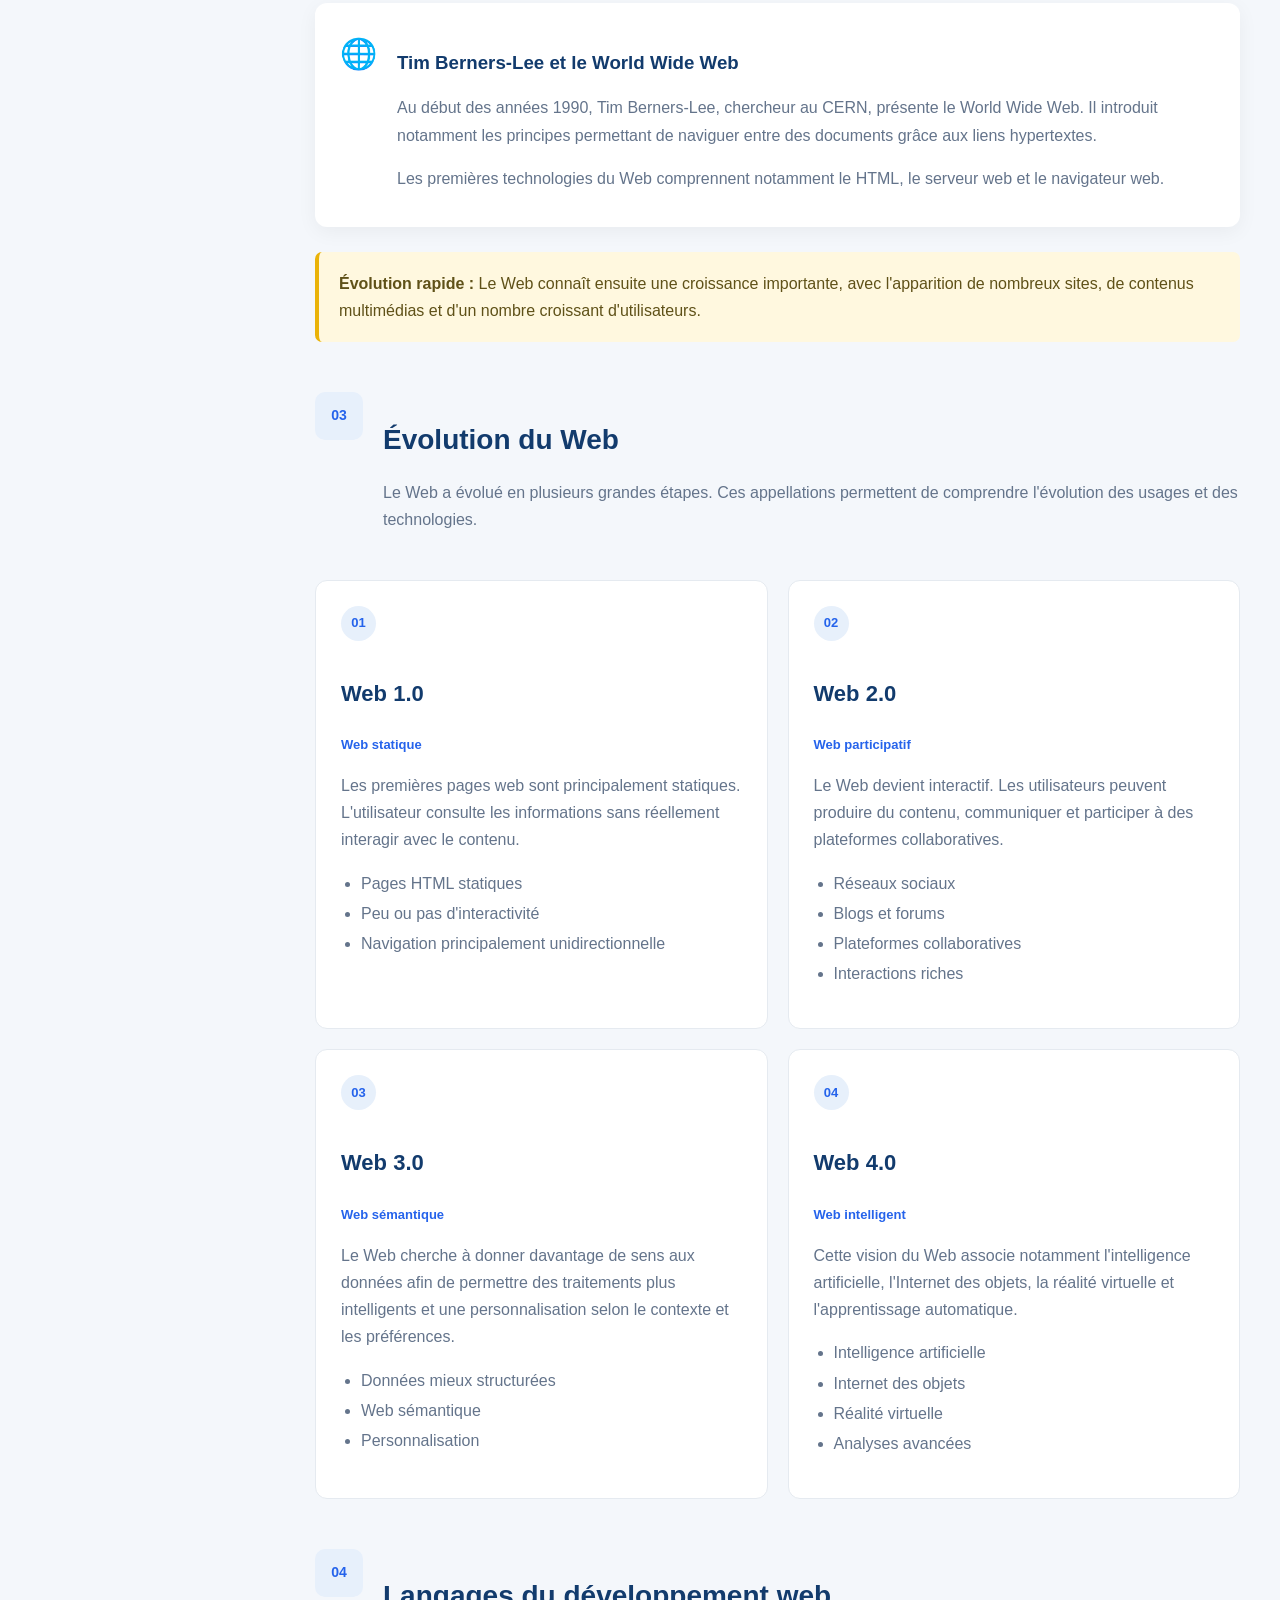
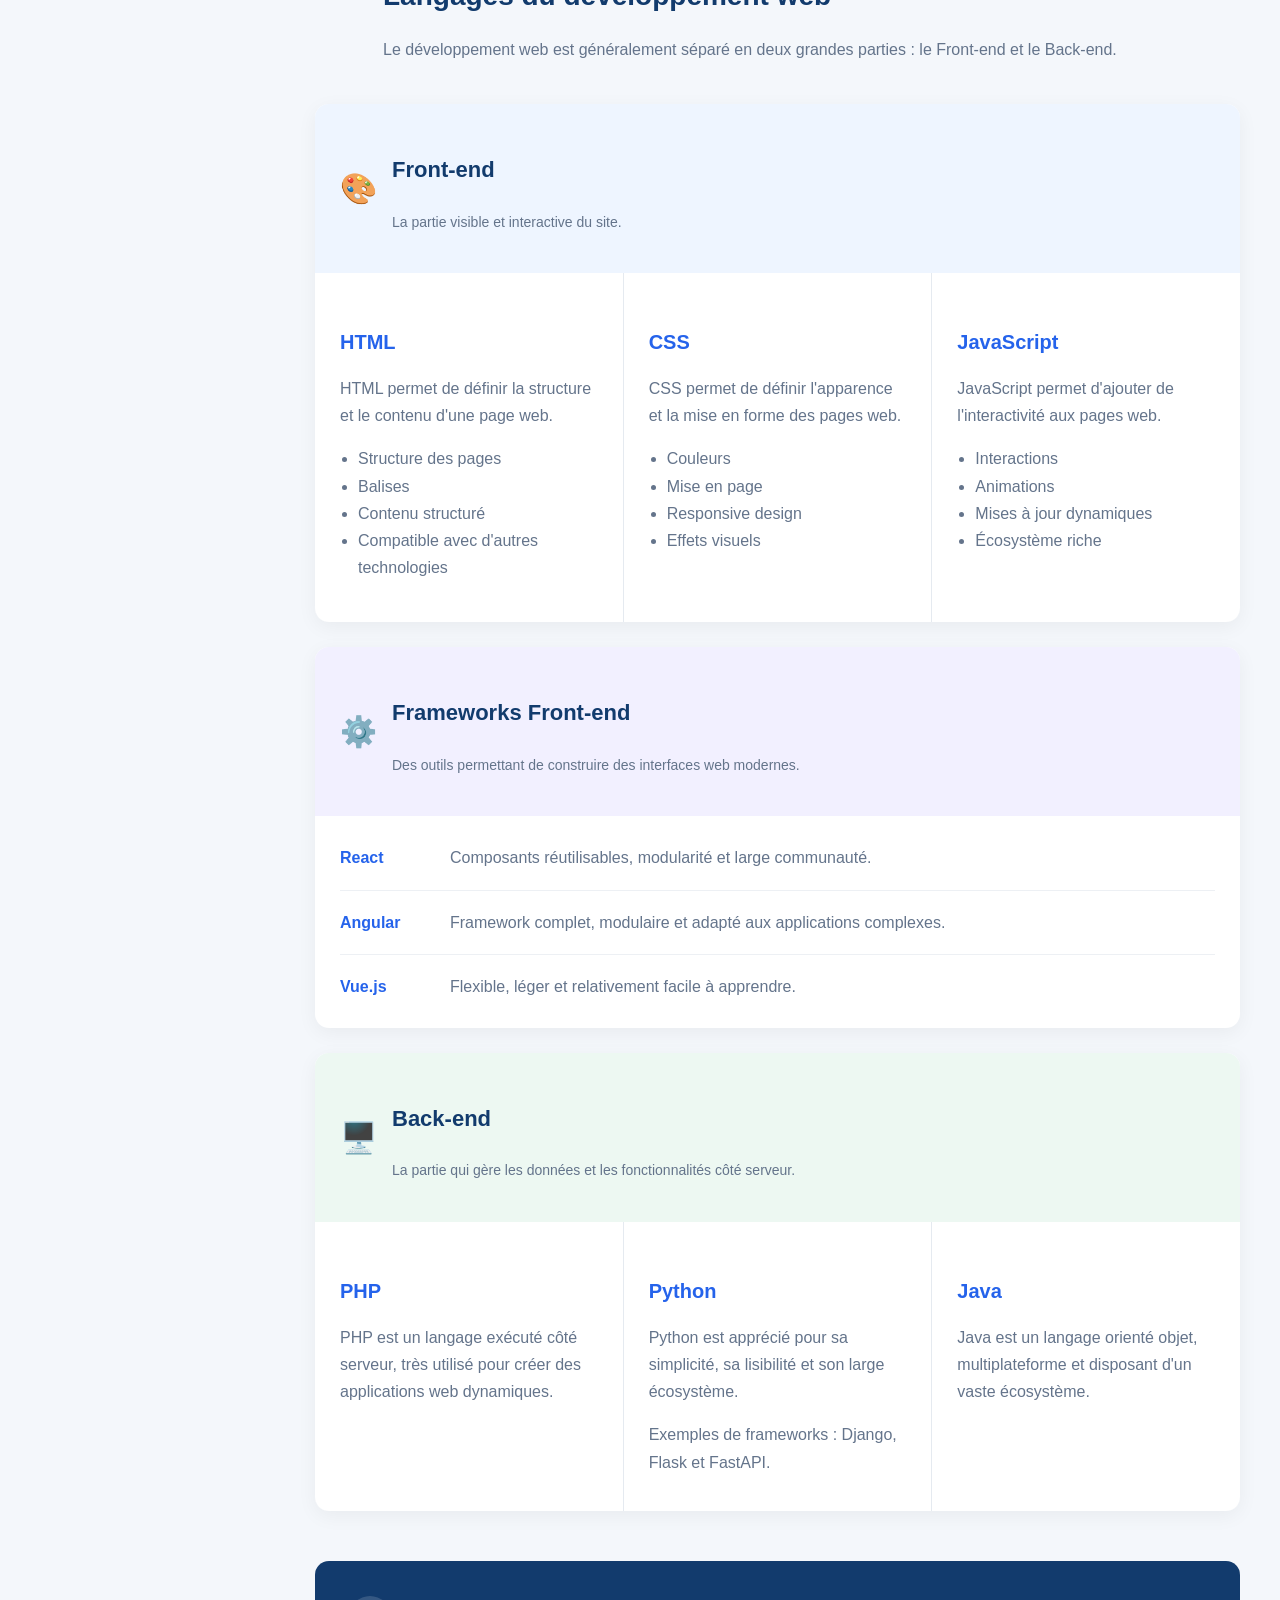
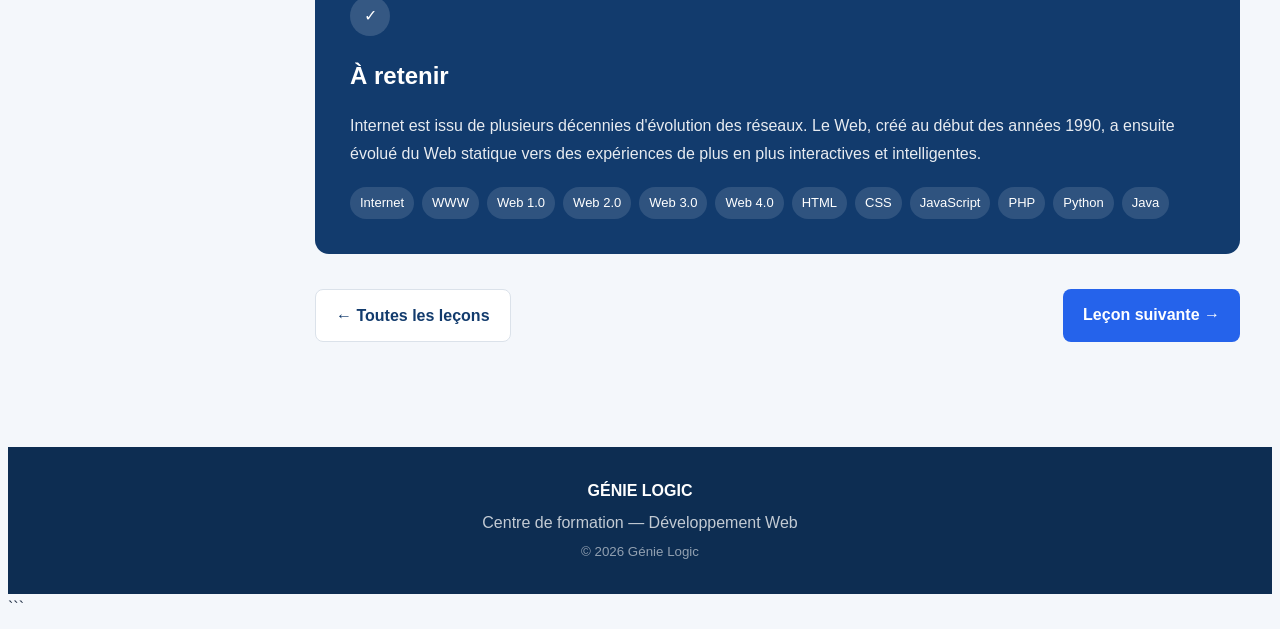
==== commit 71844478: "Modificatin contenue: titre comprendre web, contenue:internet&web" ====
--- a/lecons/developpement/historique.html
+++ b/lecons/developpement/historique.html
@@ -20,22 +20,6 @@
 
 <!-- ================= HEADER ================= -->
 
-<header class="header">
-
-    <div class="header-container">
-
-        <a href="../index.html" class="logo">
-            WEB with<span>DOLPHE YONG</span>
-        </a>
-
-        <div class="course-label">
-            Développement Web
-        </div>
-
-    </div>
-
-</header>
-
 
 <!-- ================= PAGE ================= -->
 
@@ -48,10 +32,13 @@
         <h3>Dans cette leçon</h3>
 
         <nav>
-            <a href="#internet">1. Histoire d'Internet</a>
-            <a href="#web">2. Naissance du Web</a>
-            <a href="#evolution">3. Évolution du Web</a>
-            <a href="#langages">4. Développement Web</a>
+            <a href="#Internet_web">1. Internet Vs web</a>
+            <a href="#DefinitionInternet">2.Définition d’internet</a>
+            <a href="#PrincipauxServices">3. Principaux services d'internet</a>
+            <a href="#internet">4. Histoire d'Internet</a>
+            <a href="#web">5. Naissance du Web</a>
+            <a href="#evolution">6. Évolution du Web</a>
+            <a href="#langages">7. Développement Web</a>
             <a href="#resume">À retenir</a>
         </nav>
 
@@ -71,7 +58,7 @@
             </span>
 
             <h1>
-                Un peu d'historique
+                Comprendre le web 
             </h1>
 
             <p>
@@ -82,13 +69,140 @@
 
         </section>
 
-
-        <!-- 1. INTERNET -->
-
-        <section id="internet" class="lesson-section">
+        
+        <section id="Internet_web" class="lesson-section">
 
             <div class="section-number">
                 01
+            </div>
+
+            <div>
+
+                <h2>
+                   Internet Vs Web
+                </h2>
+
+                <p>
+                    Il est essentiel de savoir faire la différence entre Internet et le Web. 
+                    Il s'agit de deux concepts que l’on confond souvent.
+                    Beaucoup de gens ont du mal à faire la distinction entre le web et internet, 
+                    bien qu'ils représentent des concepts différents dans le monde numérique.
+                     Cependant, il est important de noter que Internet a été créé avant le Web.
+                </p>
+
+            </div>
+
+        </section>
+        <!-- 2. DEFINITION INTERNET -->
+        <section id="DefinitionInternet" class="lesson-section">
+
+            <div class="section-number">
+                02
+            </div>
+
+            <div>
+
+                <h2>
+                   Définition Internet
+                </h2>
+
+                <p>
+                    Internet est l’acronyme de Interconnected Network, 
+                    qui signifie « réseau interconnecté » en français.
+                    Internet est un réseau informatique mondial composé
+                    de millions de réseaux aussi bien publics que privés,
+                    universitaires, commerciaux et gouvernementaux. 
+                    Grâce à Internet, les individus, les entreprises et
+                    les institutions peuvent se connecter, partager des idées, 
+                    accéder à une multitude de ressources et explorer un monde virtuel d'opportunités. 
+                    Cette toile interconnectée joue un rôle essentiel dans notre vie quotidienne,
+                    influençant la manière dont nous communiquons, apprenons, travaillons et interagissons
+                    avec le monde qui nous entoure.
+                </p>
+
+            </div>
+
+        </section>
+        <section id="PrincipauxServices" class="lesson-section">
+
+            <div class="section-number">
+                03
+            </div>
+
+            <div>
+
+                <h2>
+                   Principaux services d'Internet
+                </h2>
+
+                <p>
+                    Internet offre une variété impressionnante de services dont les plus populaires
+                     et couramment utilisés sont :
+                </p>
+                <ul>
+                    <li>
+                       <span style="color:#dda50a">Le World Wide Web (WWW)</span>  : Le Web est un système qui permet d'accéder à des 
+                        pages web via des navigateurs internet tels que Google Chrome, Mozilla Firefox,
+                         ou Microsoft Edge. Il permet aux utilisateurs de rechercher et de consulter des 
+                         informations, des sites web, des blogs, des médias sociaux, des vidéos, 
+                         des images, etc.
+                    </li>
+                    <li>
+                        <span style="color:#dda50a">La messagerie électronique</span> (e-mail) : L'e-mail est un moyen de communication électronique
+                         permettant d'envoyer et de recevoir des messages, des fichiers et des documents entre des
+                         individus et des organisations partout dans le monde.
+                    </li>
+                    <li>
+                        <span style="color:#dda50a">Les réseaux sociaux :</span> Les plateformes de réseaux sociaux
+                         tels que Facebook, Twitter, Instagram, LinkedIn, etc., offrent des espaces interactifs pour les utilisateurs afin de partager des contenus, de communiquer avec d'autres personnes, de rejoindre des groupes et de rester en contact avec leurs amis, leur famille et leurs collègues.
+
+                    </li>
+                    <li>
+                        <span style="color:#dda50a">La messagerie instantanée </span>:Les services de messagerie instantanée tels que WhatsApp, Telegram et Messenger permettent aux utilisateurs de communiquer en temps réel via des messages texte, des appels vocaux et vidéo.
+                    </li>
+                    <li>
+                        <span style="color:#dda50a">Le partage de fichiers </span>: Les services de partage de fichiers comme Dropbox, Google Drive et OneDrive permettent aux utilisateurs de stocker, de partager et d'accéder à leurs fichiers en ligne à partir de n'importe quel appareil connecté à Internet.
+
+                    </li>
+                    <li>
+                       <span style="color:#dda50a">La diffusion en continu </span> : Les plateformes de diffusion en continu (streaming) telles que YouTube, Netflix et Spotify proposent des contenus audiovisuels et musicaux en continu, permettant aux utilisateurs de regarder des vidéos et d'écouter de la musique en ligne.
+
+                    </li>
+                    <li>
+                       <span style="color:#dda50a">Le commerce en ligne </span>: Les sites de commerce électronique tels qu'Amazon, eBay et Alibaba permettent aux utilisateurs d'acheter et de vendre des produits en ligne en utilisant des plateformes sécurisées de paiement électronique.
+
+                    </li>
+                </ul>
+                 <div >
+                        <img src="Image/image-SidV1Z9J.png" alt="" title="" style="width: 100%; height: 30%;">
+                    </div>
+                <div>
+                    <p>
+                    Cette liste n'est qu'un aperçu des services d'Internet disponibles.
+                     Internet continue d'élargir ses offres pour répondre aux besoins croissants des 
+                     utilisateurs et des entreprises dans le monde entier à mesure que la technologie 
+                     évolue et que de nouvelles innovations émergent.
+
+               </p>
+               <p>
+                Le Web est souvent confondu avec les autres services car ils convergent tous vers lui. 
+                Auparavant, il était impératif d'utiliser des logiciels dédiés tels que Apple Mail,
+                 Outlook, etc., pour gérer les e-mails. Cependant, de nos jours, l'accès aux e-mails 
+                 se fait principalement via le Web. Par exemple, on se rend directement sur le site de
+                  Gmail pour consulter ses e-mails. En effet, de nos jours, le Web agit comme la principale porte d'entrée vers la plupart des services disponibles sur Internet.
+
+               </p>
+                </div>
+                
+            </div>
+
+        </section>
+        <!-- 1. INTERNET -->
+
+        <section id="internet" class="lesson-section">
+
+            <div class="section-number">
+                03
             </div>
 
             <div>
@@ -712,7 +826,7 @@
                 ← Toutes les leçons
             </a>
 
-            <a href="lecon-javascript.html" class="nav-button primary">
+            <a href="lecon-css.html" class="nav-button primary">
                 Leçon suivante →
             </a>
 
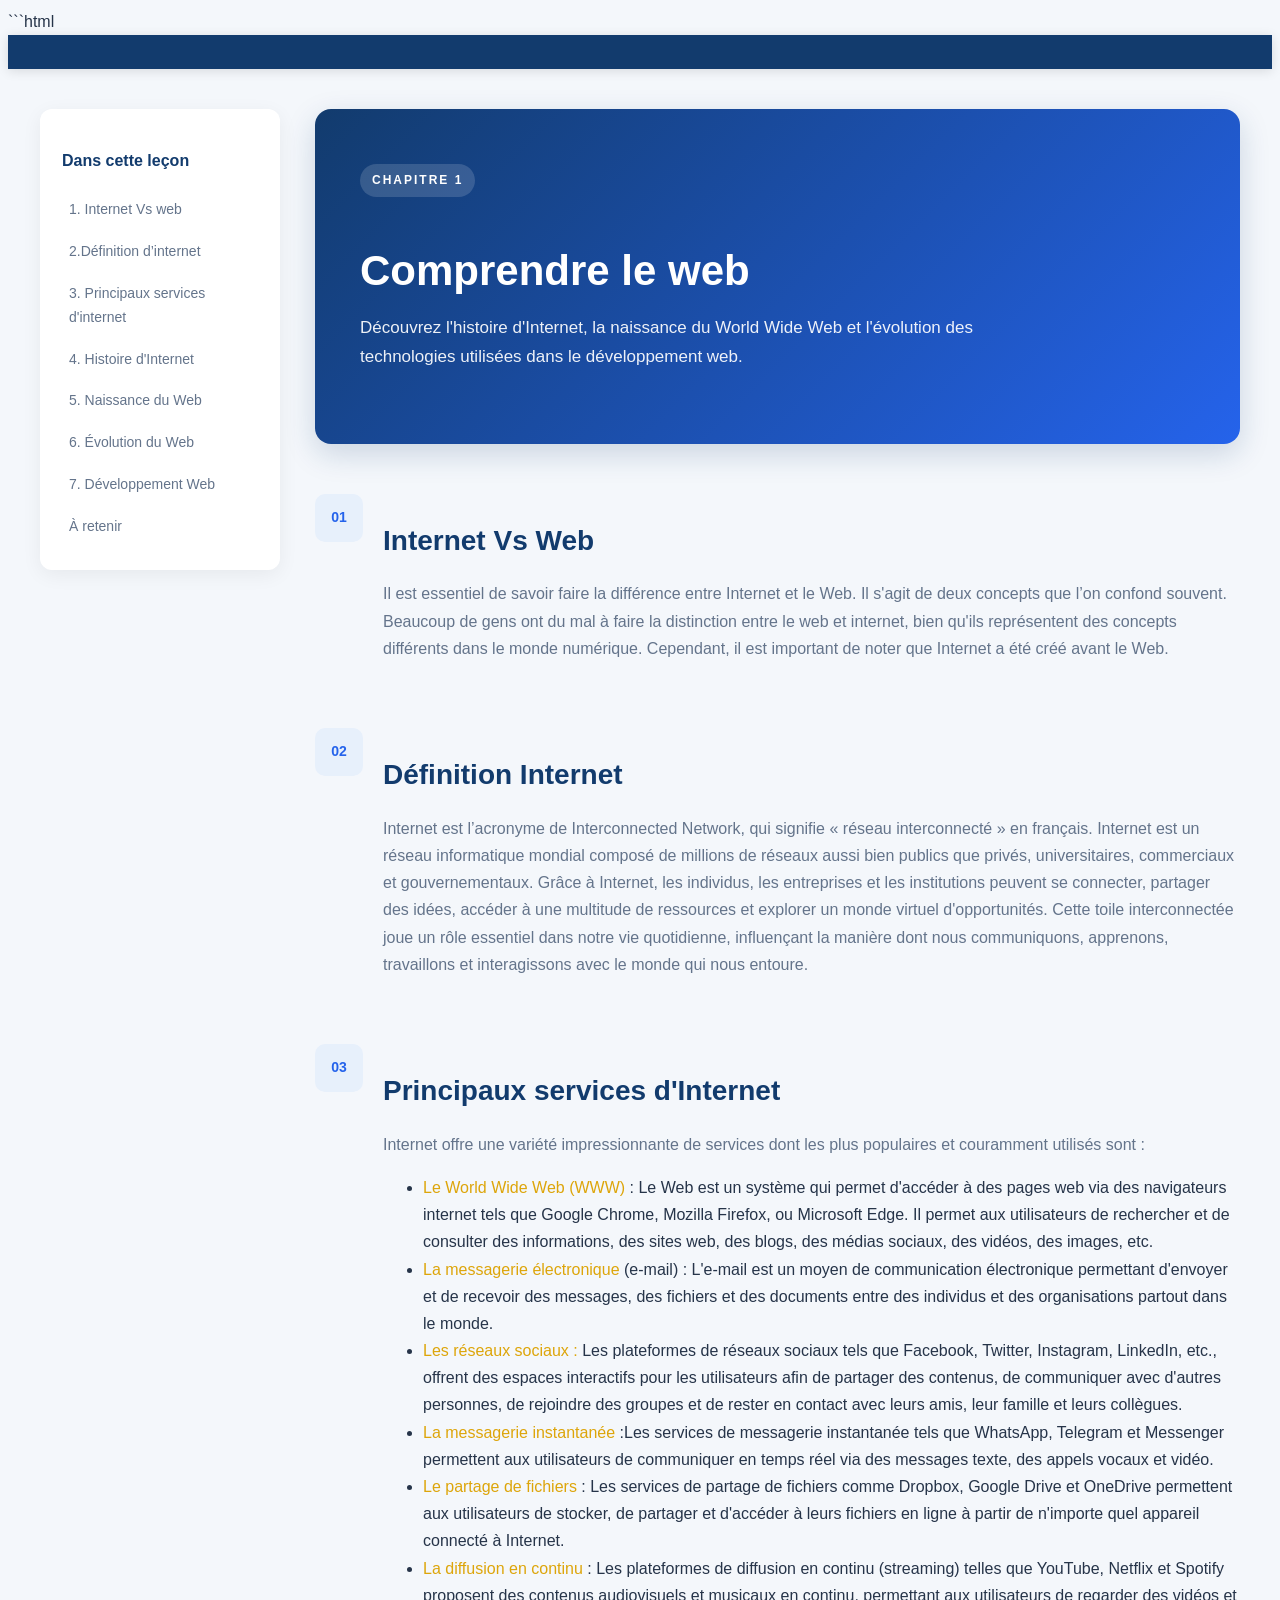
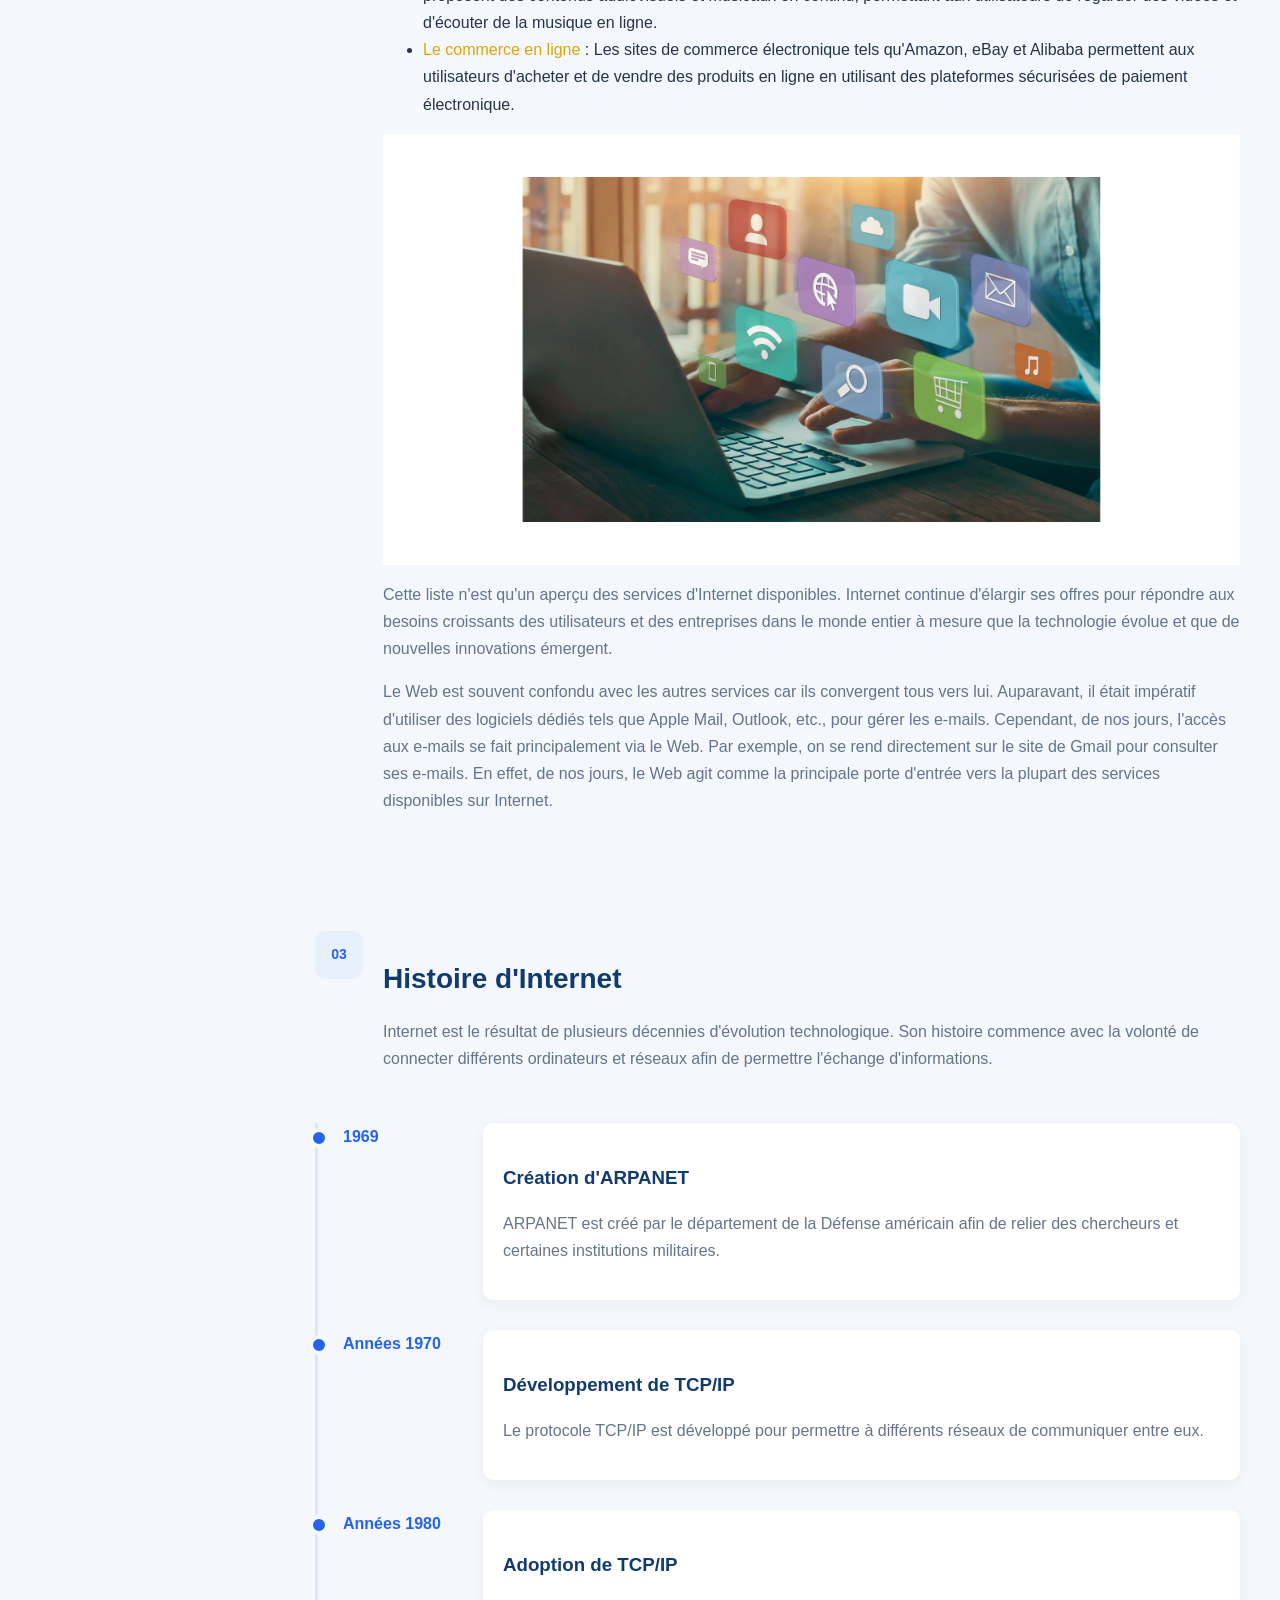
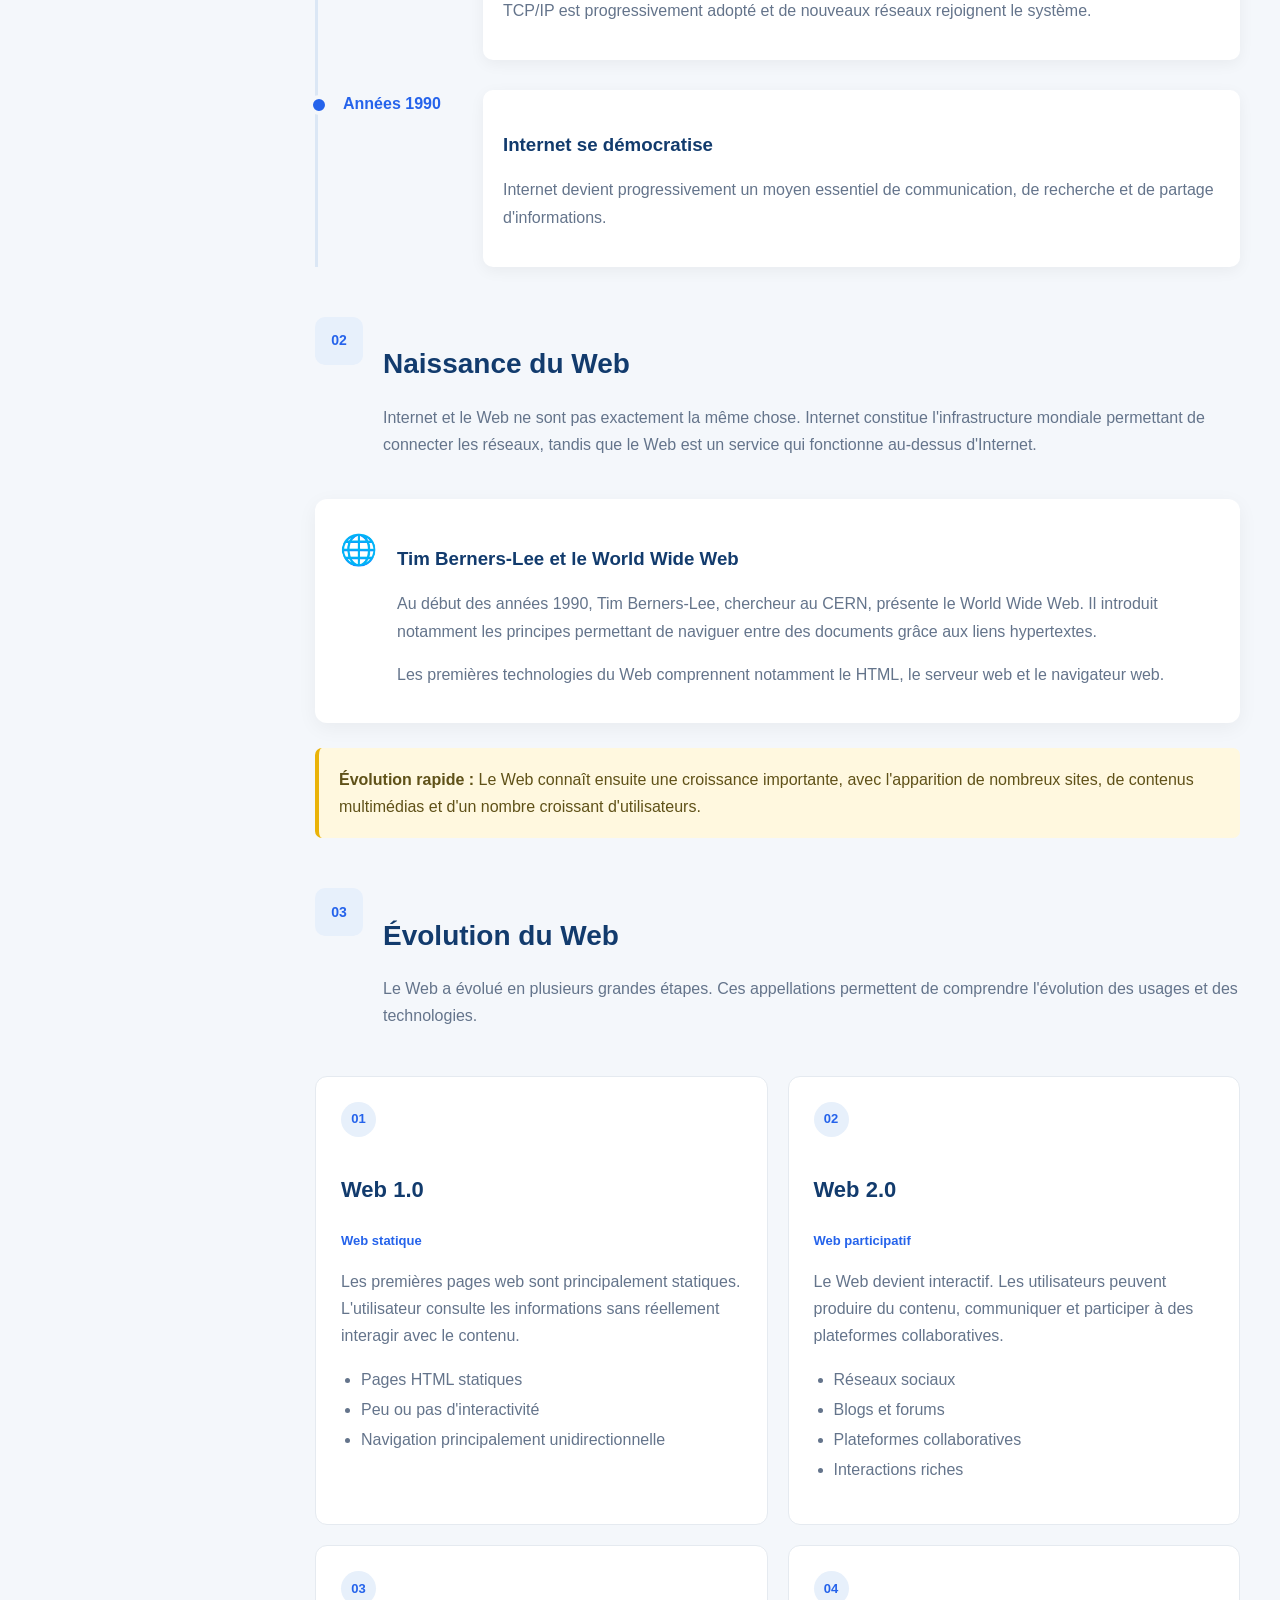
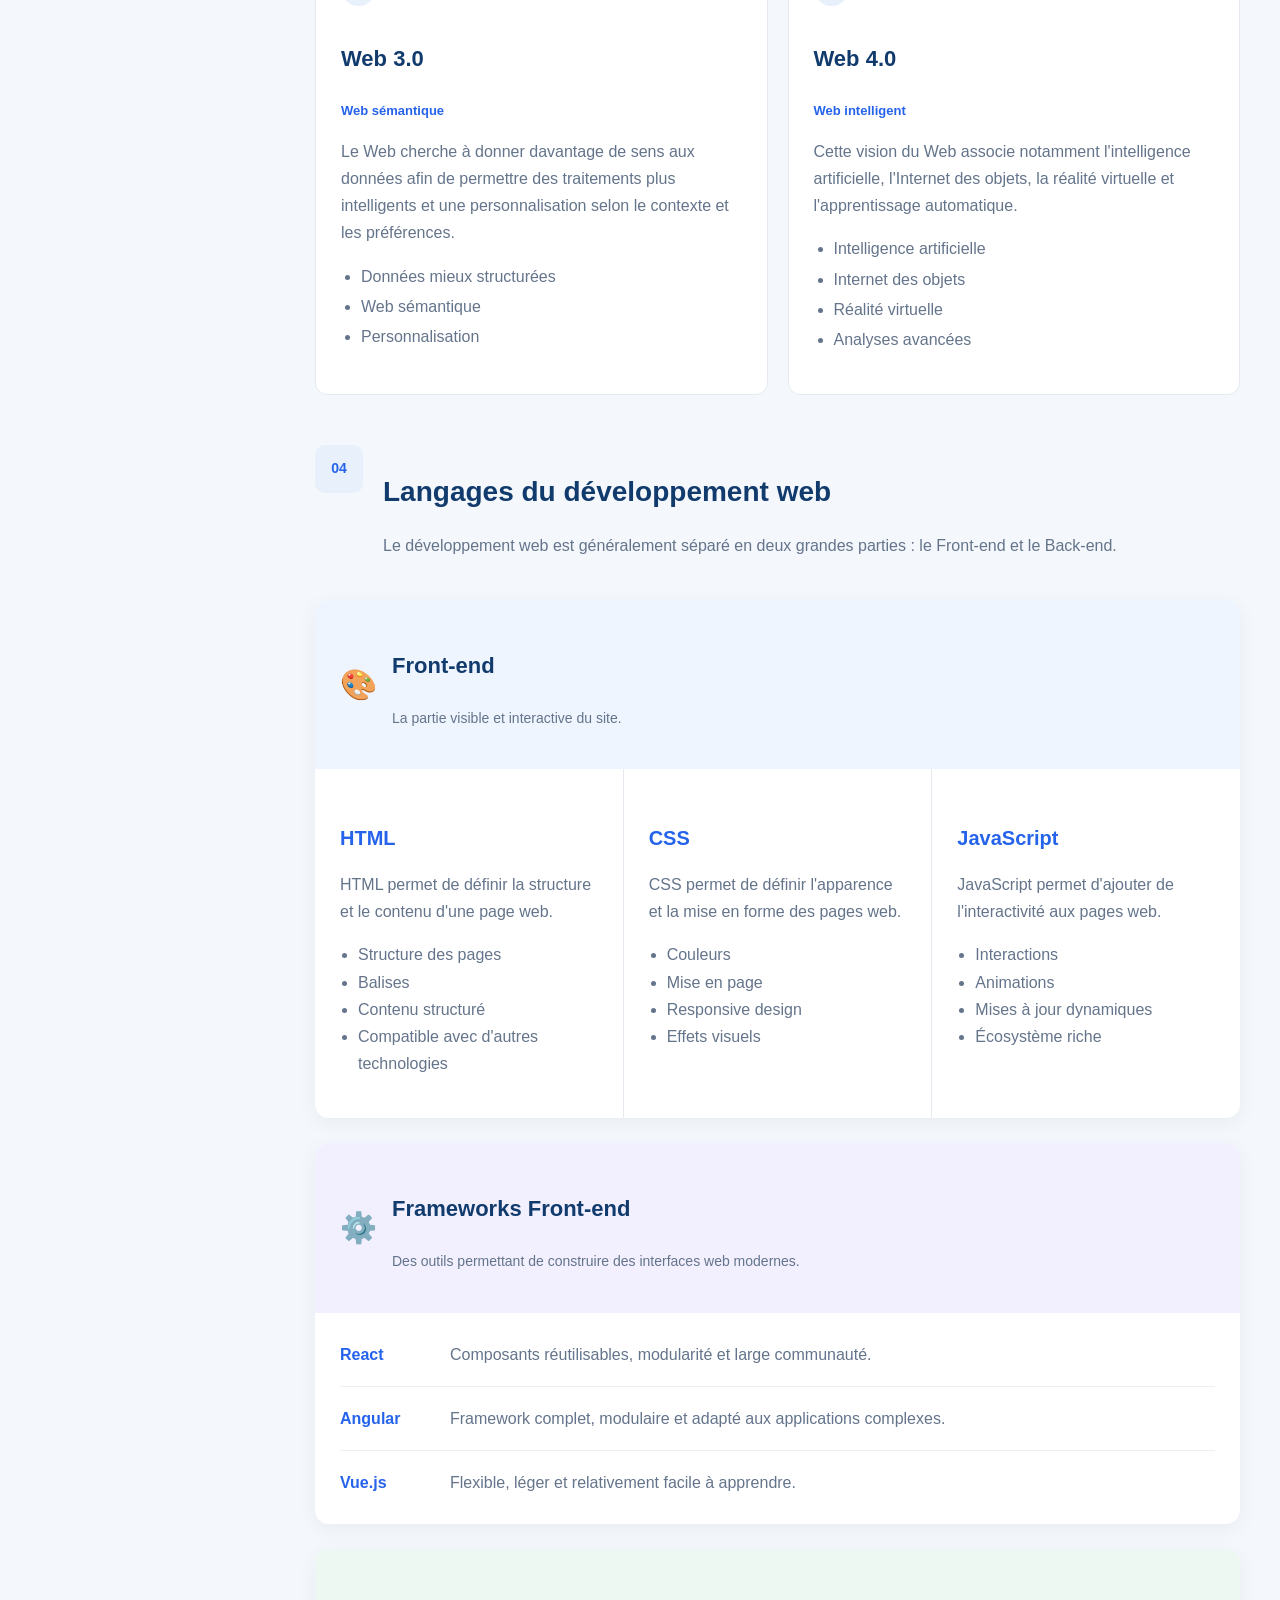
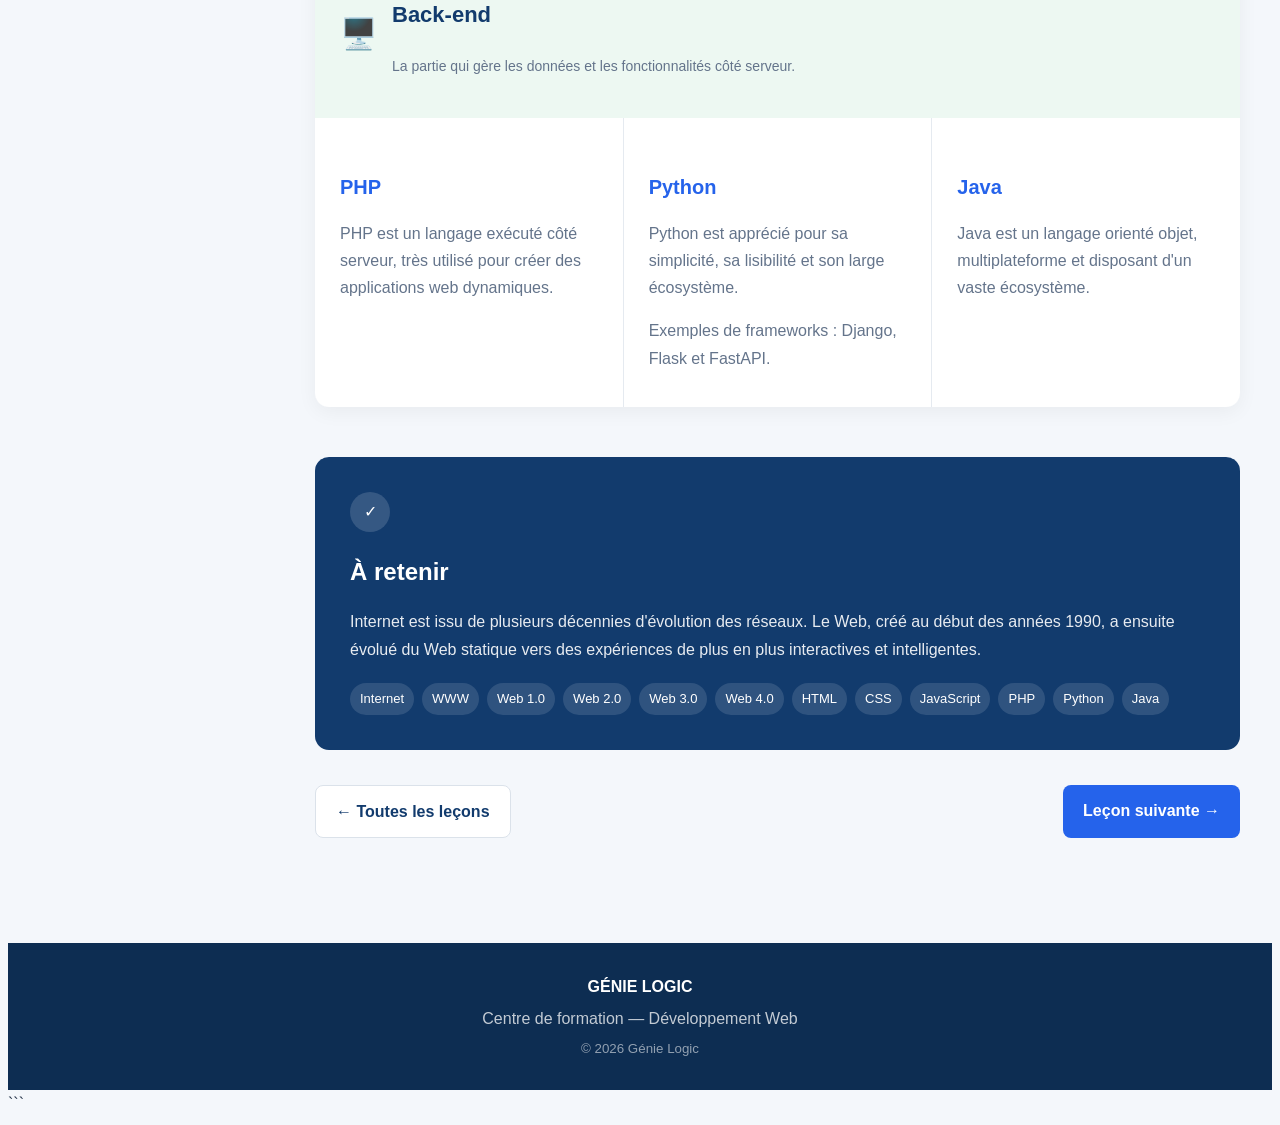
==== commit 700c1272: "header modifier" ====
--- a/lecons/developpement/historique.html
+++ b/lecons/developpement/historique.html
@@ -16,11 +16,17 @@
 </head>
 
 <body>
-    <script src="/quiz-local/assets/js/menu.js" defer></script>
 
 <!-- ================= HEADER ================= -->
-
-
+<header class="header">
+
+        <div class="header-container">
+
+           <script src="/quiz-local/assets/js/menu.js" defer></script>
+
+        </div>
+
+    </header>
 <!-- ================= PAGE ================= -->
 
 <div class="page-container">
--- a/assets/css/lecon.css
+++ b/assets/css/lecon.css
@@ -753,4 +753,4 @@
     }
 
 }
-```
+
